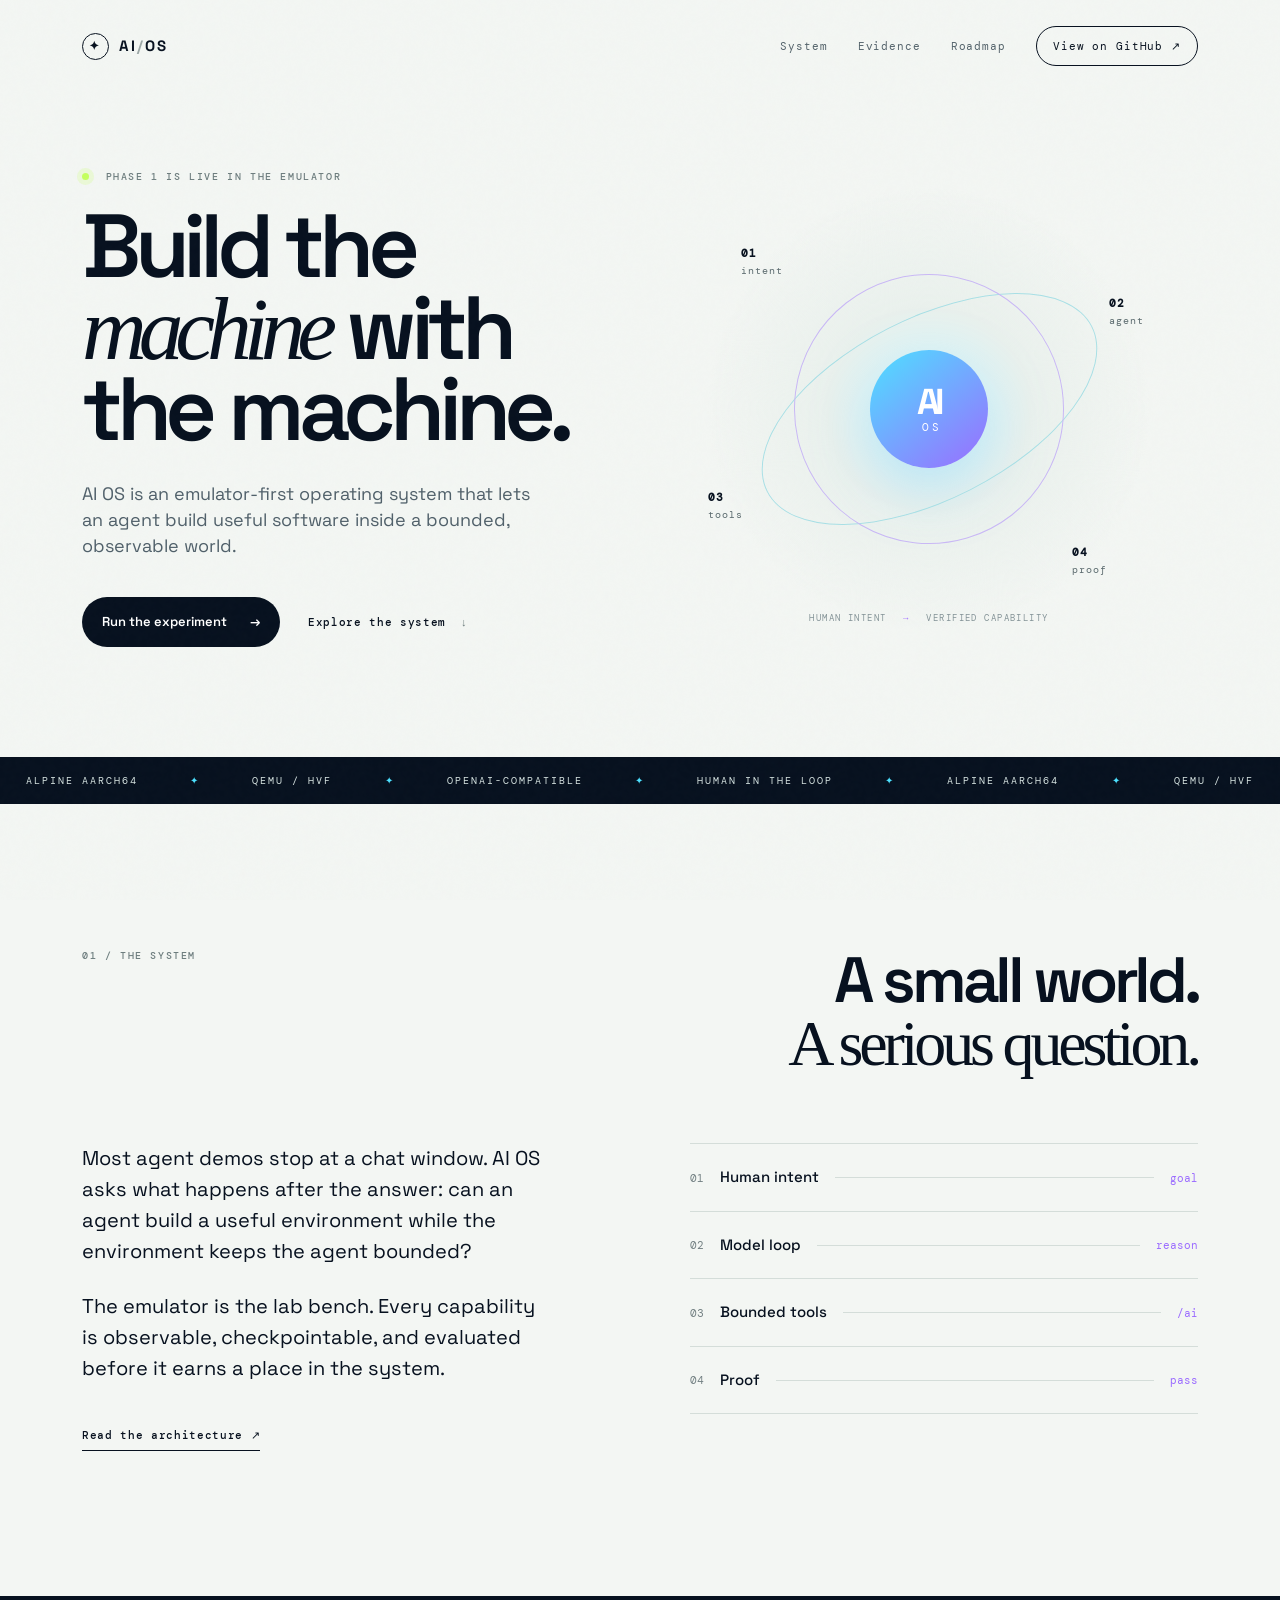
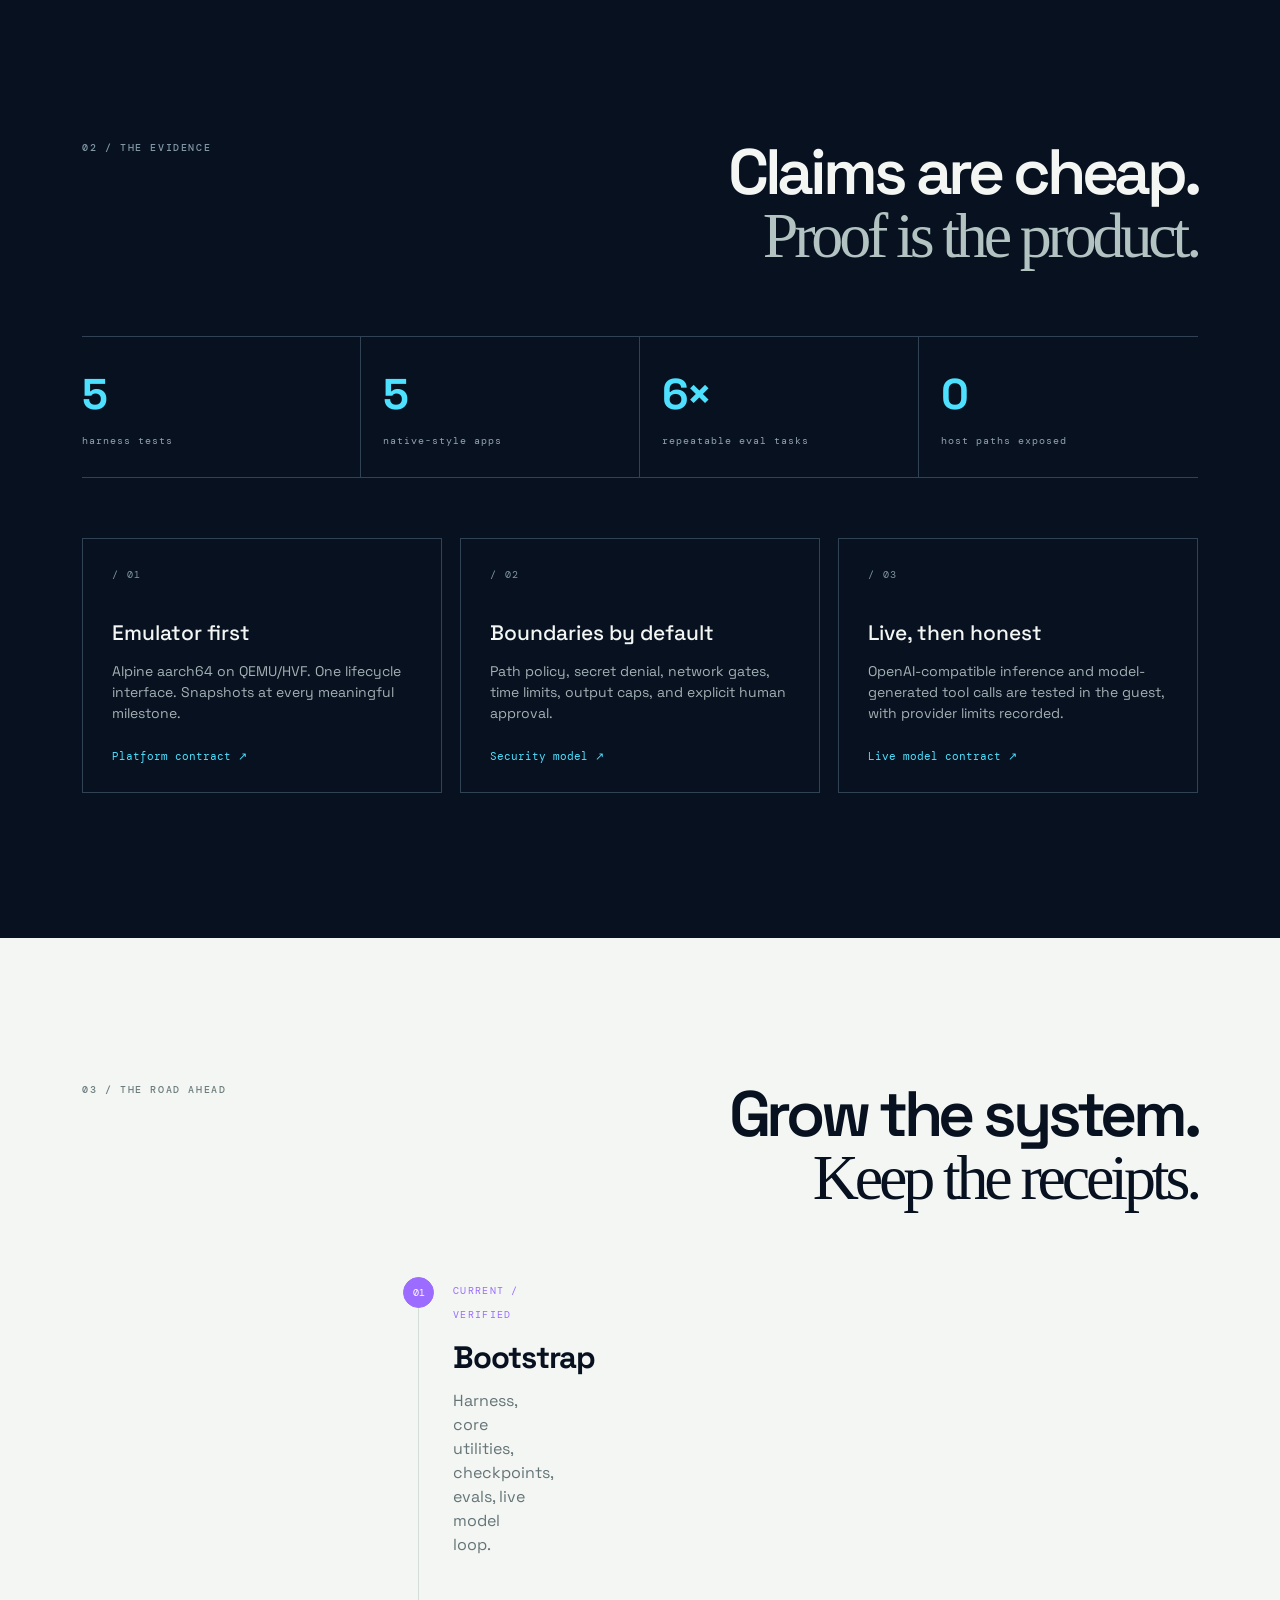
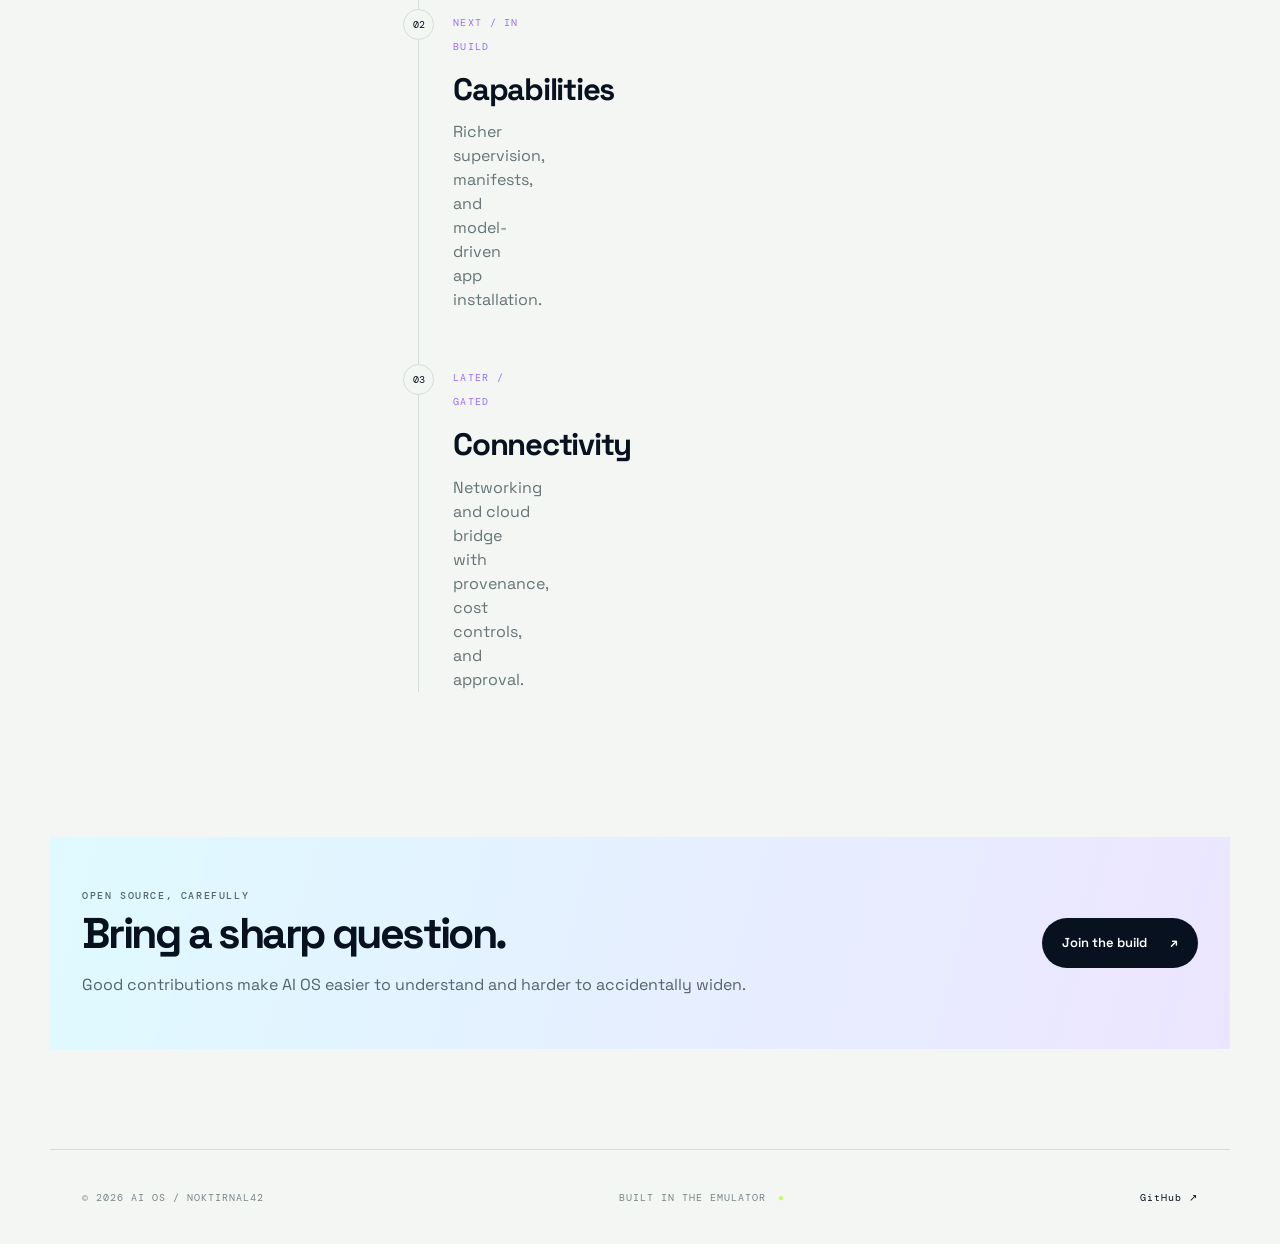
==== site/index.html @ 1b83b732 "feat: add AI OS marketing site" ====
<!doctype html>
<html lang="en">
<head>
  <meta charset="utf-8">
  <meta name="viewport" content="width=device-width, initial-scale=1">
  <meta name="theme-color" content="#07111f">
  <meta name="description" content="AI OS is an emulator-first operating system that grows with its agent.">
  <meta property="og:title" content="AI OS — Build the machine with the machine">
  <meta property="og:description" content="A controlled experiment in machine-built software. Emulator-first, observable, checkpointable.">
  <meta property="og:image" content="assets/ai-os-mark.svg">
  <title>AI OS — Build the machine with the machine</title>
  <link rel="icon" href="assets/ai-os-mark.svg" type="image/svg+xml">
  <link rel="preconnect" href="https://fonts.googleapis.com">
  <link rel="preconnect" href="https://fonts.gstatic.com" crossorigin>
  <link href="https://fonts.googleapis.com/css2?family=DM+Mono:wght@400;500&family=Space+Grotesk:wght@400;500;600;700&display=swap" rel="stylesheet">
  <link rel="stylesheet" href="styles.css">
</head>
<body>
  <div class="noise"></div>
  <header class="nav shell">
    <a class="brand" href="#top" aria-label="AI OS home"><span class="brand-orbit">✦</span><span>AI<span class="muted">/</span>OS</span></a>
    <nav aria-label="Primary navigation">
      <a href="#system">System</a><a href="#evidence">Evidence</a><a href="#roadmap">Roadmap</a>
      <a class="nav-cta" href="https://github.com/noktirnal42/ai-os">View on GitHub <span>↗</span></a>
    </nav>
  </header>

  <main id="top">
    <section class="hero shell">
      <div class="hero-copy">
        <p class="eyebrow"><span class="pulse"></span> PHASE 1 IS LIVE IN THE EMULATOR</p>
        <h1>Build the<br><em>machine</em> with<br>the machine.</h1>
        <p class="lede">AI OS is an emulator-first operating system that lets an agent build useful software inside a bounded, observable world.</p>
        <div class="hero-actions"><a class="button primary" href="https://github.com/noktirnal42/ai-os#quickstart">Run the experiment <span>→</span></a><a class="text-link" href="#system">Explore the system <span>↓</span></a></div>
      </div>
      <div class="hero-visual" aria-label="AI OS system visualization">
        <div class="orbit orbit-a"></div><div class="orbit orbit-b"></div><div class="core"><span>AI</span><small>OS</small></div>
        <div class="node node-a"><b>01</b><span>intent</span></div><div class="node node-b"><b>02</b><span>agent</span></div><div class="node node-c"><b>03</b><span>tools</span></div><div class="node node-d"><b>04</b><span>proof</span></div>
        <div class="visual-caption">HUMAN INTENT <span>→</span> VERIFIED CAPABILITY</div>
      </div>
    </section>

    <section class="ticker"><div class="ticker-inner"><span>ALPINE AARCH64</span><i>✦</i><span>QEMU / HVF</span><i>✦</i><span>OPENAI-COMPATIBLE</span><i>✦</i><span>HUMAN IN THE LOOP</span><i>✦</i><span>ALPINE AARCH64</span><i>✦</i><span>QEMU / HVF</span></div></section>

    <section class="section shell" id="system">
      <div class="section-intro"><p class="eyebrow">01 / THE SYSTEM</p><h2>A small world.<br><span>A serious question.</span></h2></div>
      <div class="system-grid"><div class="manifesto"><p>Most agent demos stop at a chat window. AI OS asks what happens after the answer: can an agent build a useful environment while the environment keeps the agent bounded?</p><p>The emulator is the lab bench. Every capability is observable, checkpointable, and evaluated before it earns a place in the system.</p><a class="arrow-link" href="https://github.com/noktirnal42/ai-os/blob/main/docs/03-ARCHITECTURE.md">Read the architecture <span>↗</span></a></div>
        <div class="flow"><div class="flow-row"><span class="flow-num">01</span><strong>Human intent</strong><span class="flow-line"></span><code>goal</code></div><div class="flow-row"><span class="flow-num">02</span><strong>Model loop</strong><span class="flow-line"></span><code>reason</code></div><div class="flow-row"><span class="flow-num">03</span><strong>Bounded tools</strong><span class="flow-line"></span><code>/ai</code></div><div class="flow-row"><span class="flow-num">04</span><strong>Proof</strong><span class="flow-line"></span><code>pass</code></div></div>
      </div>
    </section>

    <section class="section dark-section" id="evidence"><div class="shell"><div class="section-intro"><p class="eyebrow">02 / THE EVIDENCE</p><h2>Claims are cheap.<br><span>Proof is the product.</span></h2></div>
      <div class="stats"><div class="stat"><strong>5</strong><span>harness tests</span></div><div class="stat"><strong>5</strong><span>native-style apps</span></div><div class="stat"><strong>6×</strong><span>repeatable eval tasks</span></div><div class="stat"><strong>0</strong><span>host paths exposed</span></div></div>
      <div class="evidence-grid"><article><span class="card-index">/ 01</span><h3>Emulator first</h3><p>Alpine aarch64 on QEMU/HVF. One lifecycle interface. Snapshots at every meaningful milestone.</p><a href="https://github.com/noktirnal42/ai-os/blob/main/docs/13-EMULATION-PLATFORM.md">Platform contract ↗</a></article><article><span class="card-index">/ 02</span><h3>Boundaries by default</h3><p>Path policy, secret denial, network gates, time limits, output caps, and explicit human approval.</p><a href="https://github.com/noktirnal42/ai-os/blob/main/docs/09-SECURITY-MODEL.md">Security model ↗</a></article><article><span class="card-index">/ 03</span><h3>Live, then honest</h3><p>OpenAI-compatible inference and model-generated tool calls are tested in the guest, with provider limits recorded.</p><a href="https://github.com/noktirnal42/ai-os/blob/main/docs/14-LIVE-MODEL.md">Live model contract ↗</a></article></div>
    </div></section>

    <section class="section shell" id="roadmap"><div class="section-intro"><p class="eyebrow">03 / THE ROAD AHEAD</p><h2>Grow the system.<br><span>Keep the receipts.</span></h2></div><div class="roadmap"><div class="road active"><div class="road-marker">01</div><div><span class="road-status">CURRENT / VERIFIED</span><h3>Bootstrap</h3><p>Harness, core utilities, checkpoints, evals, live model loop.</p></div></div><div class="road"><div class="road-marker">02</div><div><span class="road-status">NEXT / IN BUILD</span><h3>Capabilities</h3><p>Richer supervision, manifests, and model-driven app installation.</p></div></div><div class="road"><div class="road-marker">03</div><div><span class="road-status">LATER / GATED</span><h3>Connectivity</h3><p>Networking and cloud bridge with provenance, cost controls, and approval.</p></div></div></div></section>

    <section class="join shell"><div><p class="eyebrow">OPEN SOURCE, CAREFULLY</p><h2>Bring a sharp question.</h2><p>Good contributions make AI OS easier to understand and harder to accidentally widen.</p></div><a class="button primary" href="https://github.com/noktirnal42/ai-os/blob/main/CONTRIBUTING.md">Join the build <span>↗</span></a></section>
  </main>
  <footer class="footer shell"><span>© 2026 AI OS / NOKTIRNAL42</span><span>BUILT IN THE EMULATOR <span class="footer-dot">●</span></span><a href="https://github.com/noktirnal42/ai-os">GitHub ↗</a></footer>
  <script src="script.js"></script>
</body>
</html>
---- site/styles.css ----
:root{--ink:#07111f;--paper:#f3f6f3;--muted:#81909d;--line:#d4ddd9;--cyan:#4de1ff;--violet:#9b6cff;--lime:#c4ff5e;--serif:Georgia,serif;--sans:'Space Grotesk',sans-serif;--mono:'DM Mono',monospace}*{box-sizing:border-box}html{scroll-behavior:smooth}body{margin:0;background:var(--paper);color:var(--ink);font-family:var(--sans);line-height:1.5}.noise{position:fixed;inset:0;pointer-events:none;opacity:.035;background-image:url("data:image/svg+xml,%3Csvg viewBox='0 0 180 180' xmlns='http://www.w3.org/2000/svg'%3E%3Cfilter id='n'%3E%3CfeTurbulence type='fractalNoise' baseFrequency='.8' numOctaves='3' stitchTiles='stitch'/%3E%3C/filter%3E%3Crect width='100%25' height='100%25' filter='url(%23n)' opacity='.5'/%3E%3C/svg%3E")}a{color:inherit;text-decoration:none}.shell{max-width:1180px;margin:auto;padding-left:32px;padding-right:32px}.nav{height:92px;display:flex;align-items:center;justify-content:space-between}.brand{font-weight:700;letter-spacing:.14em;font-size:15px;display:flex;align-items:center;gap:10px}.brand-orbit{display:grid;place-items:center;width:27px;height:27px;border:1px solid var(--ink);border-radius:50%;font-size:12px}.muted{color:#9da8a7}.nav nav{display:flex;align-items:center;gap:30px;font-family:var(--mono);font-size:11px;letter-spacing:.08em}.nav nav>a:not(.nav-cta){color:#54636b}.nav nav>a:not(.nav-cta):hover{color:var(--ink)}.nav-cta{border:1px solid var(--ink);border-radius:50px;padding:11px 16px}.hero{min-height:665px;display:grid;grid-template-columns:1fr 1fr;align-items:center;gap:40px;padding-top:46px;padding-bottom:78px}.eyebrow{font:500 10px var(--mono);letter-spacing:.16em;color:#6d7d7e;margin:0 0 23px}.pulse{display:inline-block;width:7px;height:7px;border-radius:50%;background:var(--lime);box-shadow:0 0 0 5px #c4ff5e33;margin-right:9px}.hero h1{font-size:clamp(58px,7vw,100px);line-height:.91;letter-spacing:-.07em;margin:0 0 30px;font-weight:600}.hero h1 em{font-family:var(--serif);font-weight:400;letter-spacing:-.09em}.lede{font-size:18px;line-height:1.45;max-width:460px;color:#50606a}.hero-actions{display:flex;align-items:center;gap:28px;margin-top:38px}.button{display:inline-flex;align-items:center;gap:23px;border-radius:40px;padding:15px 20px;font-size:13px;font-weight:600}.button.primary{background:var(--ink);color:white}.button.primary:hover{background:#1a2b40;transform:translateY(-2px)}.text-link,.arrow-link{font:500 11px var(--mono);letter-spacing:.06em}.text-link span{color:#6d7d7e;margin-left:7px}.hero-visual{height:450px;position:relative;display:grid;place-items:center;background:radial-gradient(circle at center,#d6faff 0,#e9f0ec 29%,transparent 63%)}.orbit{position:absolute;border:1px solid #a8dfe5;border-radius:50%;transform:rotate(-27deg)}.orbit-a{width:365px;height:182px}.orbit-b{width:270px;height:270px;border-color:#c9b8f5;transform:rotate(52deg)}.core{width:118px;height:118px;border-radius:50%;display:grid;place-content:center;text-align:center;color:white;background:linear-gradient(140deg,var(--cyan),var(--violet));box-shadow:0 20px 60px #7bcaf466}.core span{font-size:36px;font-weight:700;letter-spacing:-.12em;line-height:1}.core small{font:11px var(--mono);letter-spacing:.3em;margin-left:6px}.node{position:absolute;font:10px var(--mono);letter-spacing:.1em;color:#5b6a6e;display:grid;gap:4px}.node b{font-size:11px;color:var(--ink)}.node-a{top:62px;left:15%}.node-b{top:25%;right:10%}.node-c{bottom:25%;left:9%}.node-d{bottom:58px;right:17%}.visual-caption{position:absolute;bottom:10px;font:9px var(--mono);letter-spacing:.16em;color:#849397}.visual-caption span{color:var(--violet);margin:0 10px}.ticker{background:var(--ink);color:#d7e4e2;overflow:hidden;font:10px var(--mono);letter-spacing:.2em}.ticker-inner{display:flex;justify-content:space-around;min-width:900px;padding:17px 0}.ticker i{font-style:normal;color:var(--cyan)}.section{padding-top:145px;padding-bottom:145px}.section-intro{display:flex;justify-content:space-between;align-items:flex-start;margin-bottom:68px}.section-intro h2{font-size:clamp(42px,5vw,68px);line-height:.98;letter-spacing:-.065em;margin:0;text-align:right;font-weight:600}.section-intro h2 span{font-family:var(--serif);font-weight:400}.system-grid{display:grid;grid-template-columns:1fr 1fr;gap:100px}.manifesto{font-size:20px;line-height:1.55;max-width:460px}.manifesto p{margin:0 0 24px}.arrow-link{display:inline-block;margin-top:20px;border-bottom:1px solid var(--ink);padding-bottom:8px}.flow{border-top:1px solid var(--line)}.flow-row{display:flex;align-items:center;gap:16px;border-bottom:1px solid var(--line);padding:22px 0;font-size:15px}.flow-num,.flow-row code{font:11px var(--mono);color:#738083}.flow-row strong{font-weight:500;white-space:nowrap}.flow-line{height:1px;background:var(--line);flex:1}.flow-row code{color:var(--violet)}.dark-section{background:var(--ink);color:var(--paper)}.dark-section .eyebrow{color:#8297a5}.dark-section .section-intro h2 span{color:#b2c3c2}.stats{display:grid;grid-template-columns:repeat(4,1fr);border-top:1px solid #314255;border-bottom:1px solid #314255;margin-bottom:60px}.stat{padding:26px 0;border-right:1px solid #314255;padding-left:22px}.stat:first-child{padding-left:0}.stat:last-child{border:0}.stat strong{display:block;font-size:43px;letter-spacing:-.06em;color:var(--cyan)}.stat span{font:10px var(--mono);letter-spacing:.1em;color:#93a3ad}.evidence-grid{display:grid;grid-template-columns:repeat(3,1fr);gap:18px}.evidence-grid article{border:1px solid #314255;padding:29px;min-height:240px;display:flex;flex-direction:column}.card-index,.road-status{font:10px var(--mono);letter-spacing:.13em;color:#8196a2}.evidence-grid h3{font-size:21px;font-weight:500;margin:36px 0 12px}.evidence-grid p{color:#a3b0b4;font-size:14px;margin:0 0 25px}.evidence-grid a{margin-top:auto;color:var(--cyan);font:11px var(--mono)}.roadmap{max-width:780px;margin-left:auto;border-left:1px solid var(--line)}.road{display:grid;grid-template-columns:80px 1fr;gap:25px;padding:0 0 52px 34px;position:relative}.road:last-child{padding-bottom:0}.road-marker{position:absolute;left:-16px;top:0;background:var(--paper);border:1px solid var(--line);width:31px;height:31px;border-radius:50%;display:grid;place-items:center;font:10px var(--mono)}.road.active .road-marker{background:var(--violet);border-color:var(--violet);color:white}.road h3{font-size:31px;letter-spacing:-.04em;margin:9px 0 8px}.road p{color:#657477;margin:0;max-width:430px}.road-status{color:#9b6cff}.join{margin-bottom:100px;padding-top:52px;padding-bottom:52px;background:linear-gradient(105deg,#dffaff,#ece5ff);display:flex;align-items:center;justify-content:space-between;gap:25px}.join h2{font-size:43px;letter-spacing:-.06em;margin:0 0 7px}.join p{margin:0;color:#53656a}.footer{border-top:1px solid var(--line);height:95px;display:flex;align-items:center;justify-content:space-between;font:10px var(--mono);letter-spacing:.1em;color:#78868a}.footer a{color:var(--ink)}.footer-dot{color:var(--lime);margin-left:5px}@media(max-width:760px){.shell{padding-left:21px;padding-right:21px}.nav{height:75px}.nav nav>a:not(.nav-cta){display:none}.nav nav{gap:0}.hero{display:block;padding-top:70px;min-height:0}.hero h1{font-size:62px}.hero-visual{height:360px;margin-top:35px}.orbit-a{width:280px;height:140px}.orbit-b{width:210px;height:210px}.section{padding-top:90px;padding-bottom:90px}.section-intro{display:block;margin-bottom:45px}.section-intro h2{text-align:left;margin-top:20px}.system-grid{grid-template-columns:1fr;gap:55px}.stats{grid-template-columns:1fr 1fr}.stat:nth-child(2){border-right:0}.stat:nth-child(-n+2){border-bottom:1px solid #314255}.evidence-grid{grid-template-columns:1fr}.join{display:block;margin-left:21px;margin-right:21px}.join .button{margin-top:25px}.footer{height:auto;padding-top:28px;padding-bottom:28px;display:grid;gap:14px}.footer span:nth-child(2){display:none}}
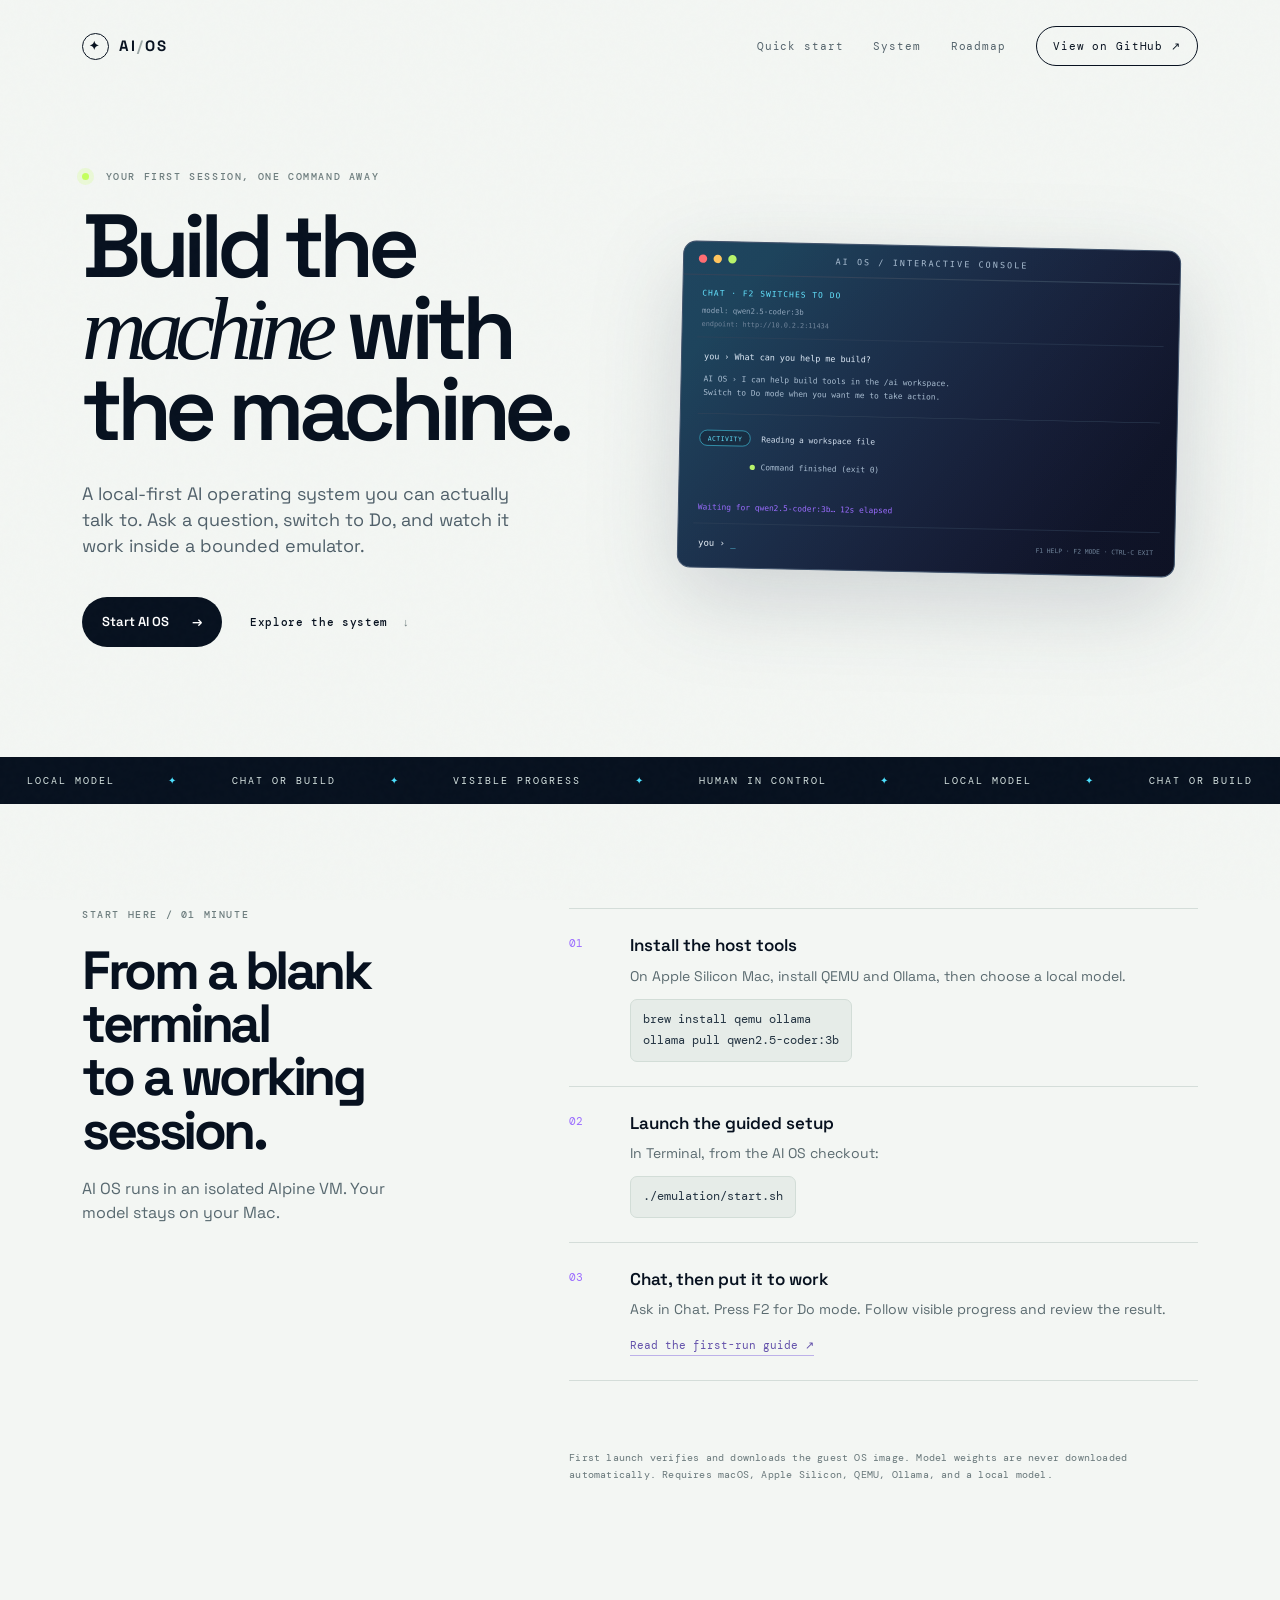
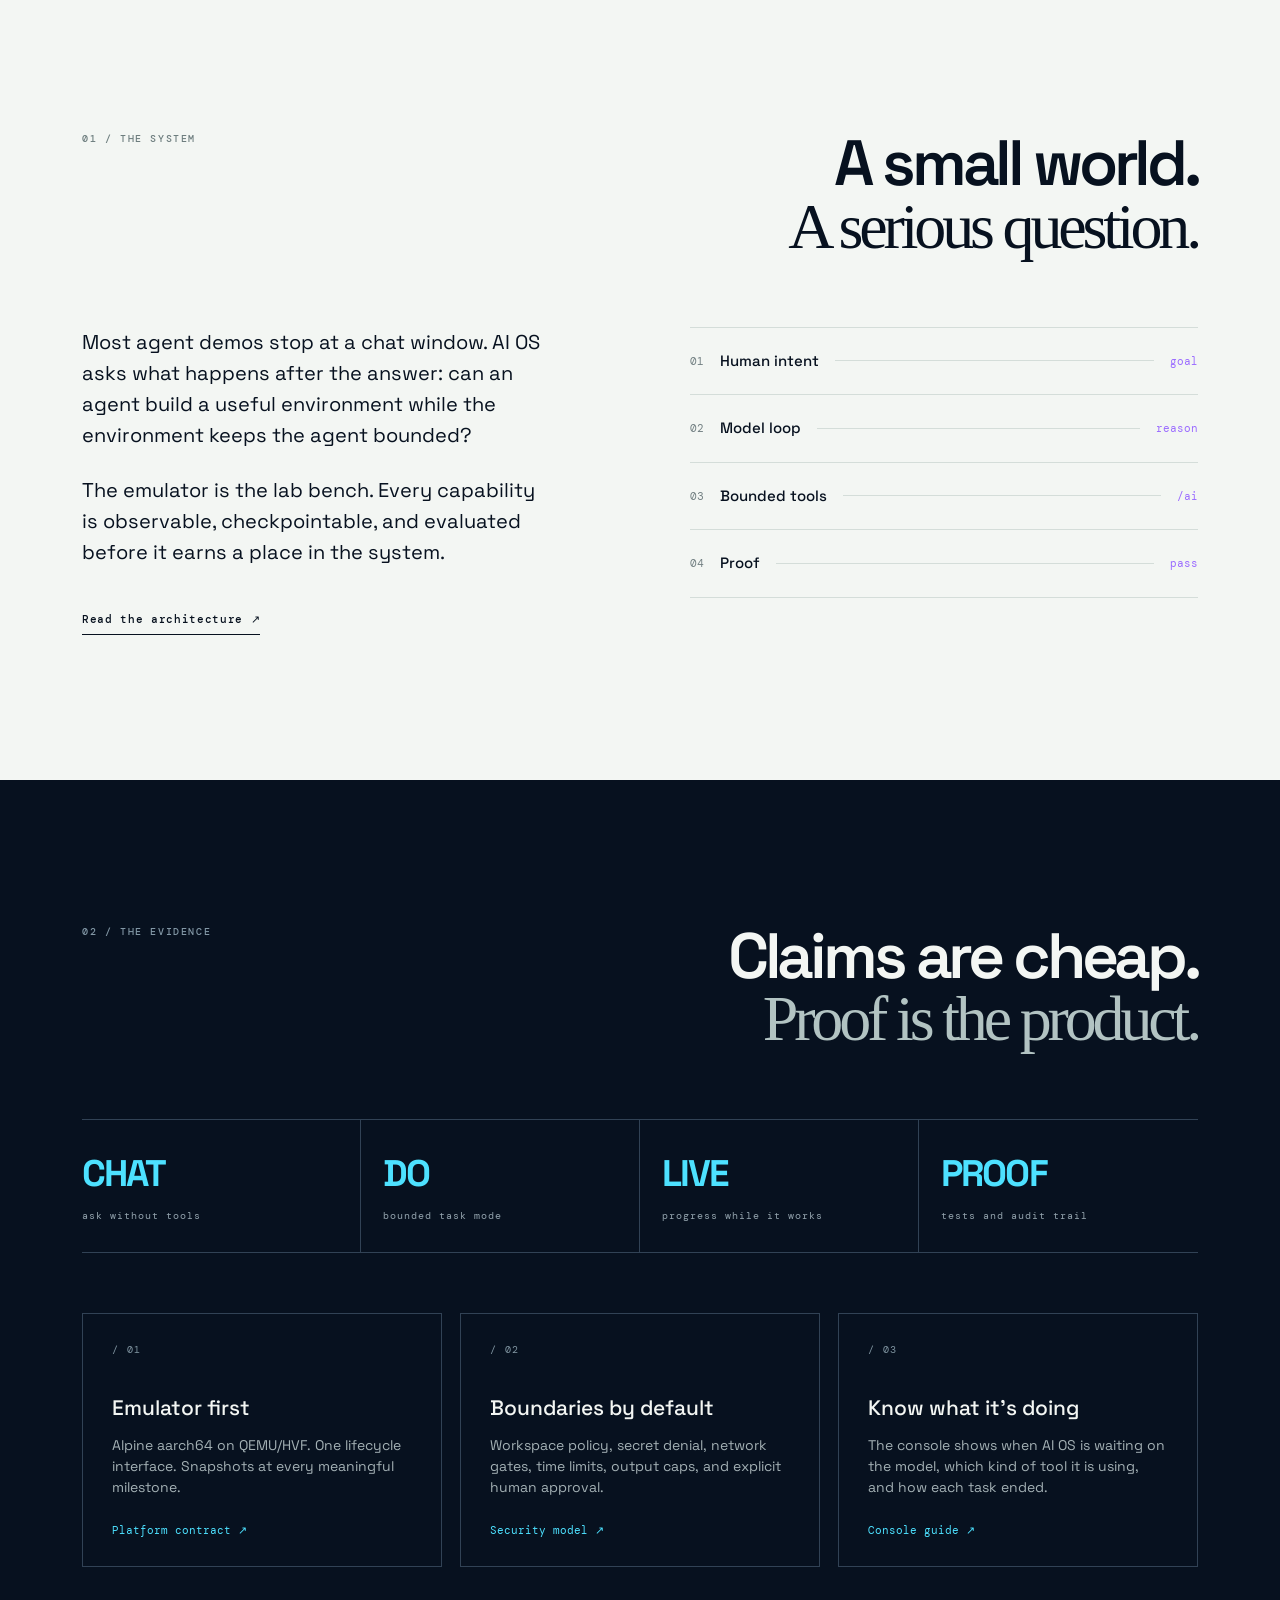
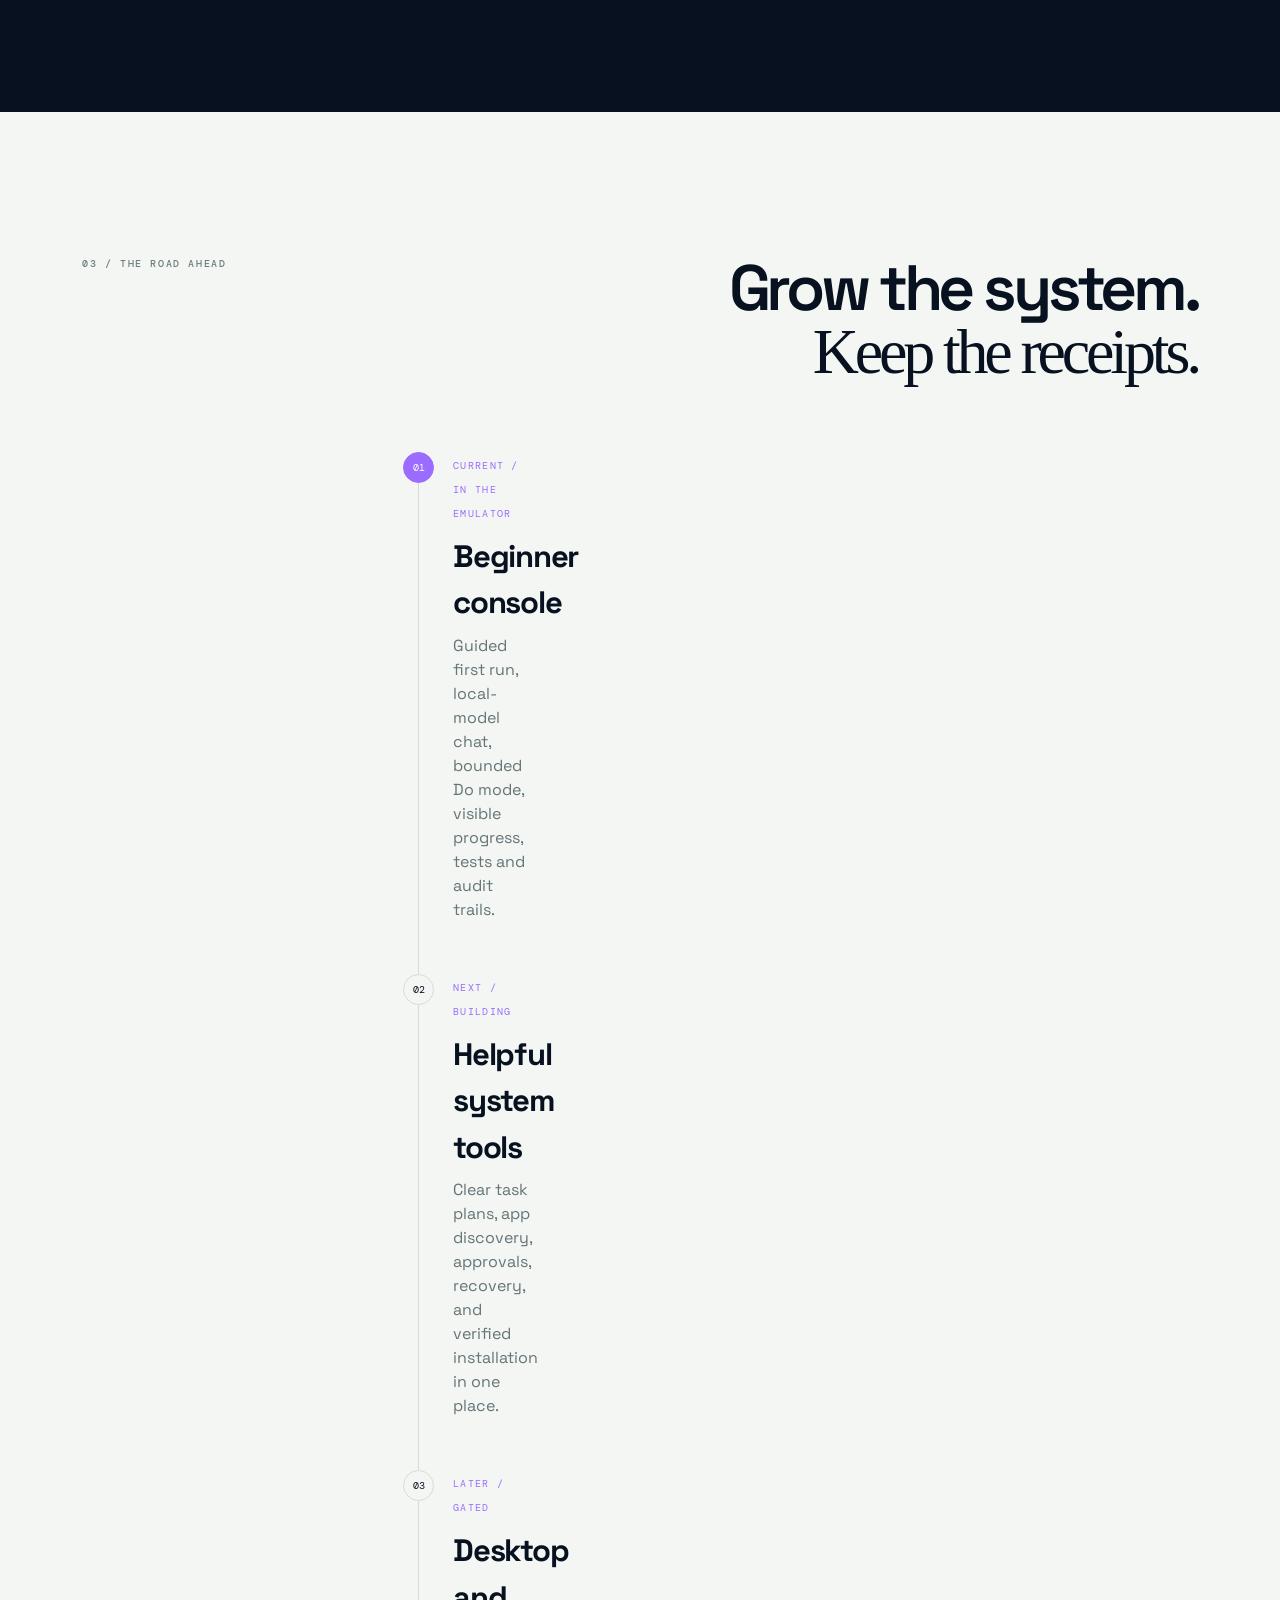
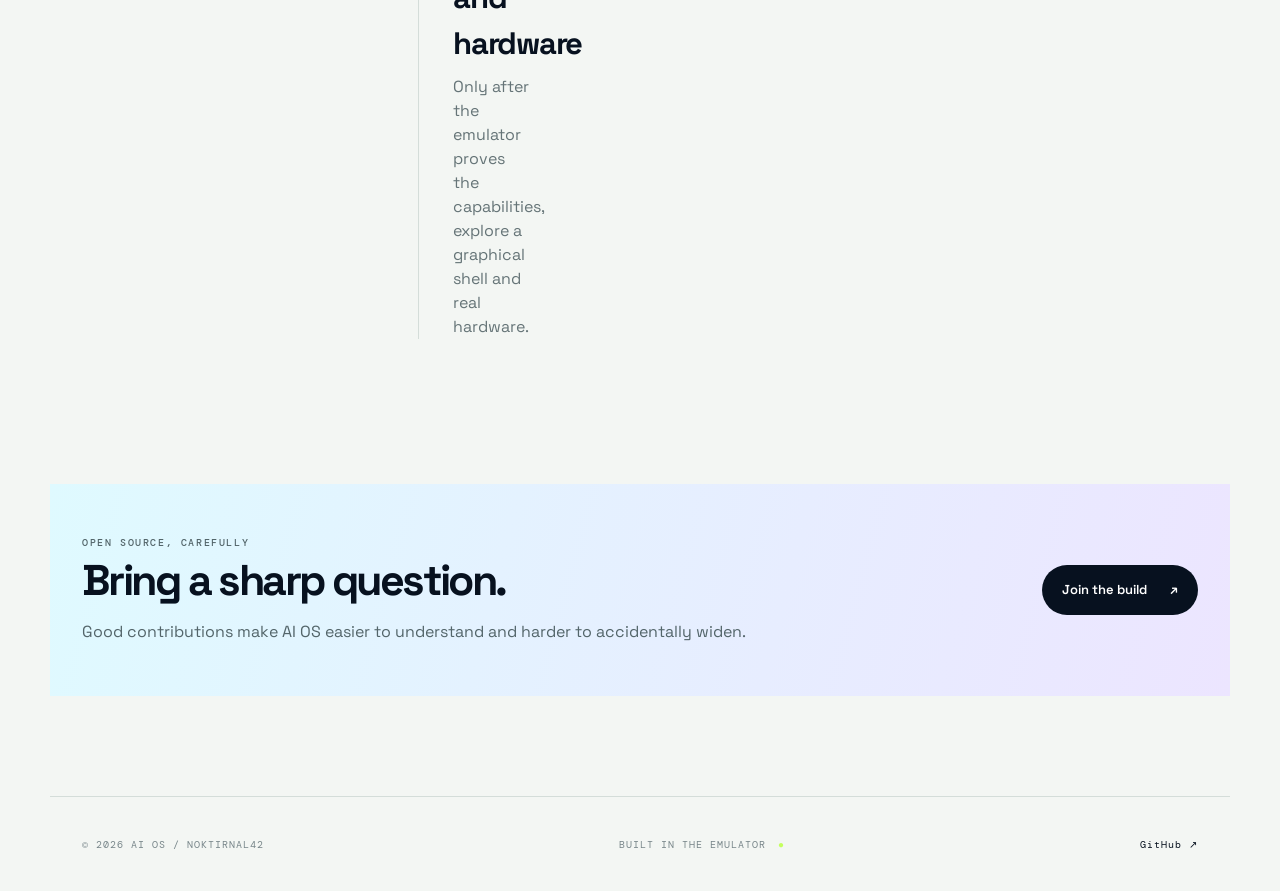
==== commit 4628082c: "Add beginner-friendly AI OS first-run console" ====
--- a/site/index.html
+++ b/site/index.html
@@ -4,7 +4,7 @@
   <meta charset="utf-8">
   <meta name="viewport" content="width=device-width, initial-scale=1">
   <meta name="theme-color" content="#07111f">
-  <meta name="description" content="AI OS is an emulator-first operating system that grows with its agent.">
+  <meta name="description" content="Start AI OS in one command. Chat with a local model or switch to Do mode and watch bounded tasks build inside an emulator.">
   <meta property="og:title" content="AI OS — Build the machine with the machine">
   <meta property="og:description" content="A controlled experiment in machine-built software. Emulator-first, observable, checkpointable.">
   <meta property="og:image" content="assets/ai-os-mark.svg">
@@ -20,7 +20,7 @@
   <header class="nav shell">
     <a class="brand" href="#top" aria-label="AI OS home"><span class="brand-orbit">✦</span><span>AI<span class="muted">/</span>OS</span></a>
     <nav aria-label="Primary navigation">
-      <a href="#system">System</a><a href="#evidence">Evidence</a><a href="#roadmap">Roadmap</a>
+      <a href="#start">Quick start</a><a href="#system">System</a><a href="#roadmap">Roadmap</a>
       <a class="nav-cta" href="https://github.com/noktirnal42/ai-os">View on GitHub <span>↗</span></a>
     </nav>
   </header>
@@ -28,19 +28,25 @@
   <main id="top">
     <section class="hero shell">
       <div class="hero-copy">
-        <p class="eyebrow"><span class="pulse"></span> PHASE 1 IS LIVE IN THE EMULATOR</p>
+        <p class="eyebrow"><span class="pulse"></span> YOUR FIRST SESSION, ONE COMMAND AWAY</p>
         <h1>Build the<br><em>machine</em> with<br>the machine.</h1>
-        <p class="lede">AI OS is an emulator-first operating system that lets an agent build useful software inside a bounded, observable world.</p>
-        <div class="hero-actions"><a class="button primary" href="https://github.com/noktirnal42/ai-os#quickstart">Run the experiment <span>→</span></a><a class="text-link" href="#system">Explore the system <span>↓</span></a></div>
+        <p class="lede">A local-first AI operating system you can actually talk to. Ask a question, switch to Do, and watch it work inside a bounded emulator.</p>
+        <div class="hero-actions"><a class="button primary" href="#start">Start AI OS <span>→</span></a><a class="text-link" href="#system">Explore the system <span>↓</span></a></div>
       </div>
-      <div class="hero-visual" aria-label="AI OS system visualization">
-        <div class="orbit orbit-a"></div><div class="orbit orbit-b"></div><div class="core"><span>AI</span><small>OS</small></div>
-        <div class="node node-a"><b>01</b><span>intent</span></div><div class="node node-b"><b>02</b><span>agent</span></div><div class="node node-c"><b>03</b><span>tools</span></div><div class="node node-d"><b>04</b><span>proof</span></div>
-        <div class="visual-caption">HUMAN INTENT <span>→</span> VERIFIED CAPABILITY</div>
-      </div>
+      <div class="hero-visual console-visual"><img src="assets/console-preview.svg" alt="Illustration of the AI OS terminal console showing Chat and Do modes, tool progress, and a local model status"></div>
     </section>
 
-    <section class="ticker"><div class="ticker-inner"><span>ALPINE AARCH64</span><i>✦</i><span>QEMU / HVF</span><i>✦</i><span>OPENAI-COMPATIBLE</span><i>✦</i><span>HUMAN IN THE LOOP</span><i>✦</i><span>ALPINE AARCH64</span><i>✦</i><span>QEMU / HVF</span></div></section>
+    <section class="ticker"><div class="ticker-inner"><span>LOCAL MODEL</span><i>✦</i><span>CHAT OR BUILD</span><i>✦</i><span>VISIBLE PROGRESS</span><i>✦</i><span>HUMAN IN CONTROL</span><i>✦</i><span>LOCAL MODEL</span><i>✦</i><span>CHAT OR BUILD</span></div></section>
+
+    <section class="quickstart shell" id="start">
+      <div class="quickstart-heading"><p class="eyebrow">START HERE / 01 MINUTE</p><h2>From a blank terminal<br>to a working session.</h2><p>AI OS runs in an isolated Alpine VM. Your model stays on your Mac.</p></div>
+      <div class="quickstart-steps">
+        <div class="quickstep"><span>01</span><div><strong>Install the host tools</strong><p>On Apple Silicon Mac, install QEMU and Ollama, then choose a local model.</p><code>brew install qemu ollama<br>ollama pull qwen2.5-coder:3b</code></div></div>
+        <div class="quickstep"><span>02</span><div><strong>Launch the guided setup</strong><p>In Terminal, from the AI OS checkout:</p><code>./emulation/start.sh</code></div></div>
+        <div class="quickstep"><span>03</span><div><strong>Chat, then put it to work</strong><p>Ask in Chat. Press F2 for Do mode. Follow visible progress and review the result.</p><a href="https://github.com/noktirnal42/ai-os/blob/main/docs/15-FIRST-RUN-AND-TUI.md">Read the first-run guide ↗</a></div></div>
+      </div>
+      <p class="quickstart-note">First launch verifies and downloads the guest OS image. Model weights are never downloaded automatically. Requires macOS, Apple Silicon, QEMU, Ollama, and a local model.</p>
+    </section>
 
     <section class="section shell" id="system">
       <div class="section-intro"><p class="eyebrow">01 / THE SYSTEM</p><h2>A small world.<br><span>A serious question.</span></h2></div>
@@ -50,11 +56,11 @@
     </section>
 
     <section class="section dark-section" id="evidence"><div class="shell"><div class="section-intro"><p class="eyebrow">02 / THE EVIDENCE</p><h2>Claims are cheap.<br><span>Proof is the product.</span></h2></div>
-      <div class="stats"><div class="stat"><strong>5</strong><span>harness tests</span></div><div class="stat"><strong>5</strong><span>native-style apps</span></div><div class="stat"><strong>6×</strong><span>repeatable eval tasks</span></div><div class="stat"><strong>0</strong><span>host paths exposed</span></div></div>
-      <div class="evidence-grid"><article><span class="card-index">/ 01</span><h3>Emulator first</h3><p>Alpine aarch64 on QEMU/HVF. One lifecycle interface. Snapshots at every meaningful milestone.</p><a href="https://github.com/noktirnal42/ai-os/blob/main/docs/13-EMULATION-PLATFORM.md">Platform contract ↗</a></article><article><span class="card-index">/ 02</span><h3>Boundaries by default</h3><p>Path policy, secret denial, network gates, time limits, output caps, and explicit human approval.</p><a href="https://github.com/noktirnal42/ai-os/blob/main/docs/09-SECURITY-MODEL.md">Security model ↗</a></article><article><span class="card-index">/ 03</span><h3>Live, then honest</h3><p>OpenAI-compatible inference and model-generated tool calls are tested in the guest, with provider limits recorded.</p><a href="https://github.com/noktirnal42/ai-os/blob/main/docs/14-LIVE-MODEL.md">Live model contract ↗</a></article></div>
+      <div class="stats"><div class="stat"><strong>CHAT</strong><span>ask without tools</span></div><div class="stat"><strong>DO</strong><span>bounded task mode</span></div><div class="stat"><strong>LIVE</strong><span>progress while it works</span></div><div class="stat"><strong>PROOF</strong><span>tests and audit trail</span></div></div>
+      <div class="evidence-grid"><article><span class="card-index">/ 01</span><h3>Emulator first</h3><p>Alpine aarch64 on QEMU/HVF. One lifecycle interface. Snapshots at every meaningful milestone.</p><a href="https://github.com/noktirnal42/ai-os/blob/main/docs/13-EMULATION-PLATFORM.md">Platform contract ↗</a></article><article><span class="card-index">/ 02</span><h3>Boundaries by default</h3><p>Workspace policy, secret denial, network gates, time limits, output caps, and explicit human approval.</p><a href="https://github.com/noktirnal42/ai-os/blob/main/docs/09-SECURITY-MODEL.md">Security model ↗</a></article><article><span class="card-index">/ 03</span><h3>Know what it’s doing</h3><p>The console shows when AI OS is waiting on the model, which kind of tool it is using, and how each task ended.</p><a href="https://github.com/noktirnal42/ai-os/blob/main/docs/15-FIRST-RUN-AND-TUI.md">Console guide ↗</a></article></div>
     </div></section>
 
-    <section class="section shell" id="roadmap"><div class="section-intro"><p class="eyebrow">03 / THE ROAD AHEAD</p><h2>Grow the system.<br><span>Keep the receipts.</span></h2></div><div class="roadmap"><div class="road active"><div class="road-marker">01</div><div><span class="road-status">CURRENT / VERIFIED</span><h3>Bootstrap</h3><p>Harness, core utilities, checkpoints, evals, live model loop.</p></div></div><div class="road"><div class="road-marker">02</div><div><span class="road-status">NEXT / IN BUILD</span><h3>Capabilities</h3><p>Richer supervision, manifests, and model-driven app installation.</p></div></div><div class="road"><div class="road-marker">03</div><div><span class="road-status">LATER / GATED</span><h3>Connectivity</h3><p>Networking and cloud bridge with provenance, cost controls, and approval.</p></div></div></div></section>
+    <section class="section shell" id="roadmap"><div class="section-intro"><p class="eyebrow">03 / THE ROAD AHEAD</p><h2>Grow the system.<br><span>Keep the receipts.</span></h2></div><div class="roadmap"><div class="road active"><div class="road-marker">01</div><div><span class="road-status">CURRENT / IN THE EMULATOR</span><h3>Beginner console</h3><p>Guided first run, local-model chat, bounded Do mode, visible progress, tests and audit trails.</p></div></div><div class="road"><div class="road-marker">02</div><div><span class="road-status">NEXT / BUILDING</span><h3>Helpful system tools</h3><p>Clear task plans, app discovery, approvals, recovery, and verified installation in one place.</p></div></div><div class="road"><div class="road-marker">03</div><div><span class="road-status">LATER / GATED</span><h3>Desktop and hardware</h3><p>Only after the emulator proves the capabilities, explore a graphical shell and real hardware.</p></div></div></div></section>
 
     <section class="join shell"><div><p class="eyebrow">OPEN SOURCE, CAREFULLY</p><h2>Bring a sharp question.</h2><p>Good contributions make AI OS easier to understand and harder to accidentally widen.</p></div><a class="button primary" href="https://github.com/noktirnal42/ai-os/blob/main/CONTRIBUTING.md">Join the build <span>↗</span></a></section>
   </main>
--- a/site/styles.css
+++ b/site/styles.css
@@ -1 +1,19 @@
 :root{--ink:#07111f;--paper:#f3f6f3;--muted:#81909d;--line:#d4ddd9;--cyan:#4de1ff;--violet:#9b6cff;--lime:#c4ff5e;--serif:Georgia,serif;--sans:'Space Grotesk',sans-serif;--mono:'DM Mono',monospace}*{box-sizing:border-box}html{scroll-behavior:smooth}body{margin:0;background:var(--paper);color:var(--ink);font-family:var(--sans);line-height:1.5}.noise{position:fixed;inset:0;pointer-events:none;opacity:.035;background-image:url("data:image/svg+xml,%3Csvg viewBox='0 0 180 180' xmlns='http://www.w3.org/2000/svg'%3E%3Cfilter id='n'%3E%3CfeTurbulence type='fractalNoise' baseFrequency='.8' numOctaves='3' stitchTiles='stitch'/%3E%3C/filter%3E%3Crect width='100%25' height='100%25' filter='url(%23n)' opacity='.5'/%3E%3C/svg%3E")}a{color:inherit;text-decoration:none}.shell{max-width:1180px;margin:auto;padding-left:32px;padding-right:32px}.nav{height:92px;display:flex;align-items:center;justify-content:space-between}.brand{font-weight:700;letter-spacing:.14em;font-size:15px;display:flex;align-items:center;gap:10px}.brand-orbit{display:grid;place-items:center;width:27px;height:27px;border:1px solid var(--ink);border-radius:50%;font-size:12px}.muted{color:#9da8a7}.nav nav{display:flex;align-items:center;gap:30px;font-family:var(--mono);font-size:11px;letter-spacing:.08em}.nav nav>a:not(.nav-cta){color:#54636b}.nav nav>a:not(.nav-cta):hover{color:var(--ink)}.nav-cta{border:1px solid var(--ink);border-radius:50px;padding:11px 16px}.hero{min-height:665px;display:grid;grid-template-columns:1fr 1fr;align-items:center;gap:40px;padding-top:46px;padding-bottom:78px}.eyebrow{font:500 10px var(--mono);letter-spacing:.16em;color:#6d7d7e;margin:0 0 23px}.pulse{display:inline-block;width:7px;height:7px;border-radius:50%;background:var(--lime);box-shadow:0 0 0 5px #c4ff5e33;margin-right:9px}.hero h1{font-size:clamp(58px,7vw,100px);line-height:.91;letter-spacing:-.07em;margin:0 0 30px;font-weight:600}.hero h1 em{font-family:var(--serif);font-weight:400;letter-spacing:-.09em}.lede{font-size:18px;line-height:1.45;max-width:460px;color:#50606a}.hero-actions{display:flex;align-items:center;gap:28px;margin-top:38px}.button{display:inline-flex;align-items:center;gap:23px;border-radius:40px;padding:15px 20px;font-size:13px;font-weight:600}.button.primary{background:var(--ink);color:white}.button.primary:hover{background:#1a2b40;transform:translateY(-2px)}.text-link,.arrow-link{font:500 11px var(--mono);letter-spacing:.06em}.text-link span{color:#6d7d7e;margin-left:7px}.hero-visual{height:450px;position:relative;display:grid;place-items:center;background:radial-gradient(circle at center,#d6faff 0,#e9f0ec 29%,transparent 63%)}.orbit{position:absolute;border:1px solid #a8dfe5;border-radius:50%;transform:rotate(-27deg)}.orbit-a{width:365px;height:182px}.orbit-b{width:270px;height:270px;border-color:#c9b8f5;transform:rotate(52deg)}.core{width:118px;height:118px;border-radius:50%;display:grid;place-content:center;text-align:center;color:white;background:linear-gradient(140deg,var(--cyan),var(--violet));box-shadow:0 20px 60px #7bcaf466}.core span{font-size:36px;font-weight:700;letter-spacing:-.12em;line-height:1}.core small{font:11px var(--mono);letter-spacing:.3em;margin-left:6px}.node{position:absolute;font:10px var(--mono);letter-spacing:.1em;color:#5b6a6e;display:grid;gap:4px}.node b{font-size:11px;color:var(--ink)}.node-a{top:62px;left:15%}.node-b{top:25%;right:10%}.node-c{bottom:25%;left:9%}.node-d{bottom:58px;right:17%}.visual-caption{position:absolute;bottom:10px;font:9px var(--mono);letter-spacing:.16em;color:#849397}.visual-caption span{color:var(--violet);margin:0 10px}.ticker{background:var(--ink);color:#d7e4e2;overflow:hidden;font:10px var(--mono);letter-spacing:.2em}.ticker-inner{display:flex;justify-content:space-around;min-width:900px;padding:17px 0}.ticker i{font-style:normal;color:var(--cyan)}.section{padding-top:145px;padding-bottom:145px}.section-intro{display:flex;justify-content:space-between;align-items:flex-start;margin-bottom:68px}.section-intro h2{font-size:clamp(42px,5vw,68px);line-height:.98;letter-spacing:-.065em;margin:0;text-align:right;font-weight:600}.section-intro h2 span{font-family:var(--serif);font-weight:400}.system-grid{display:grid;grid-template-columns:1fr 1fr;gap:100px}.manifesto{font-size:20px;line-height:1.55;max-width:460px}.manifesto p{margin:0 0 24px}.arrow-link{display:inline-block;margin-top:20px;border-bottom:1px solid var(--ink);padding-bottom:8px}.flow{border-top:1px solid var(--line)}.flow-row{display:flex;align-items:center;gap:16px;border-bottom:1px solid var(--line);padding:22px 0;font-size:15px}.flow-num,.flow-row code{font:11px var(--mono);color:#738083}.flow-row strong{font-weight:500;white-space:nowrap}.flow-line{height:1px;background:var(--line);flex:1}.flow-row code{color:var(--violet)}.dark-section{background:var(--ink);color:var(--paper)}.dark-section .eyebrow{color:#8297a5}.dark-section .section-intro h2 span{color:#b2c3c2}.stats{display:grid;grid-template-columns:repeat(4,1fr);border-top:1px solid #314255;border-bottom:1px solid #314255;margin-bottom:60px}.stat{padding:26px 0;border-right:1px solid #314255;padding-left:22px}.stat:first-child{padding-left:0}.stat:last-child{border:0}.stat strong{display:block;font-size:43px;letter-spacing:-.06em;color:var(--cyan)}.stat span{font:10px var(--mono);letter-spacing:.1em;color:#93a3ad}.evidence-grid{display:grid;grid-template-columns:repeat(3,1fr);gap:18px}.evidence-grid article{border:1px solid #314255;padding:29px;min-height:240px;display:flex;flex-direction:column}.card-index,.road-status{font:10px var(--mono);letter-spacing:.13em;color:#8196a2}.evidence-grid h3{font-size:21px;font-weight:500;margin:36px 0 12px}.evidence-grid p{color:#a3b0b4;font-size:14px;margin:0 0 25px}.evidence-grid a{margin-top:auto;color:var(--cyan);font:11px var(--mono)}.roadmap{max-width:780px;margin-left:auto;border-left:1px solid var(--line)}.road{display:grid;grid-template-columns:80px 1fr;gap:25px;padding:0 0 52px 34px;position:relative}.road:last-child{padding-bottom:0}.road-marker{position:absolute;left:-16px;top:0;background:var(--paper);border:1px solid var(--line);width:31px;height:31px;border-radius:50%;display:grid;place-items:center;font:10px var(--mono)}.road.active .road-marker{background:var(--violet);border-color:var(--violet);color:white}.road h3{font-size:31px;letter-spacing:-.04em;margin:9px 0 8px}.road p{color:#657477;margin:0;max-width:430px}.road-status{color:#9b6cff}.join{margin-bottom:100px;padding-top:52px;padding-bottom:52px;background:linear-gradient(105deg,#dffaff,#ece5ff);display:flex;align-items:center;justify-content:space-between;gap:25px}.join h2{font-size:43px;letter-spacing:-.06em;margin:0 0 7px}.join p{margin:0;color:#53656a}.footer{border-top:1px solid var(--line);height:95px;display:flex;align-items:center;justify-content:space-between;font:10px var(--mono);letter-spacing:.1em;color:#78868a}.footer a{color:var(--ink)}.footer-dot{color:var(--lime);margin-left:5px}@media(max-width:760px){.shell{padding-left:21px;padding-right:21px}.nav{height:75px}.nav nav>a:not(.nav-cta){display:none}.nav nav{gap:0}.hero{display:block;padding-top:70px;min-height:0}.hero h1{font-size:62px}.hero-visual{height:360px;margin-top:35px}.orbit-a{width:280px;height:140px}.orbit-b{width:210px;height:210px}.section{padding-top:90px;padding-bottom:90px}.section-intro{display:block;margin-bottom:45px}.section-intro h2{text-align:left;margin-top:20px}.system-grid{grid-template-columns:1fr;gap:55px}.stats{grid-template-columns:1fr 1fr}.stat:nth-child(2){border-right:0}.stat:nth-child(-n+2){border-bottom:1px solid #314255}.evidence-grid{grid-template-columns:1fr}.join{display:block;margin-left:21px;margin-right:21px}.join .button{margin-top:25px}.footer{height:auto;padding-top:28px;padding-bottom:28px;display:grid;gap:14px}.footer span:nth-child(2){display:none}}
+
+/* Beginner-first launch and console preview */
+.hero-visual.console-visual{height:auto;min-height:0;background:none;display:block;filter:drop-shadow(0 28px 44px #18263b2b)}
+.console-visual img{display:block;width:100%;height:auto;transform:rotate(1.2deg);transition:transform .35s ease}
+.console-visual:hover img{transform:rotate(0) translateY(-4px)}
+.quickstart{padding-top:104px;padding-bottom:104px;display:grid;grid-template-columns:.8fr 1.2fr;gap:68px;align-items:start}
+.quickstart-heading h2{font-size:clamp(40px,4.2vw,58px);line-height:.99;letter-spacing:-.065em;margin:0 0 20px}
+.quickstart-heading>p:last-child{max-width:350px;color:#586970;font-size:16px}
+.quickstart-steps{border-top:1px solid var(--line)}
+.quickstep{display:grid;grid-template-columns:44px 1fr;gap:17px;padding:24px 0;border-bottom:1px solid var(--line)}
+.quickstep>span{font:11px var(--mono);color:#9b6cff;padding-top:3px}
+.quickstep strong{font-size:17px;font-weight:600}
+.quickstep p{margin:7px 0 12px;color:#5b6b70;font-size:14px}
+.quickstep code{display:inline-block;background:#e6ece8;border:1px solid #d2ddd7;border-radius:7px;padding:9px 12px;color:#243442;font:12px/1.8 var(--mono)}
+.quickstep a{font:11px var(--mono);color:#6250aa;border-bottom:1px solid #bdb1e9;padding-bottom:3px}
+.quickstart-note{grid-column:2;margin:0;color:#68777a;font:10px/1.7 var(--mono);letter-spacing:.02em}
+.stats .stat strong{font-size:clamp(23px,3vw,37px);letter-spacing:-.05em}
+@media(max-width:760px){.hero-visual.console-visual{margin:35px -8px 0}.console-visual img{transform:none}.quickstart{display:block;padding-top:84px;padding-bottom:84px}.quickstart-steps{margin-top:44px}.quickstart-note{margin-top:24px}}
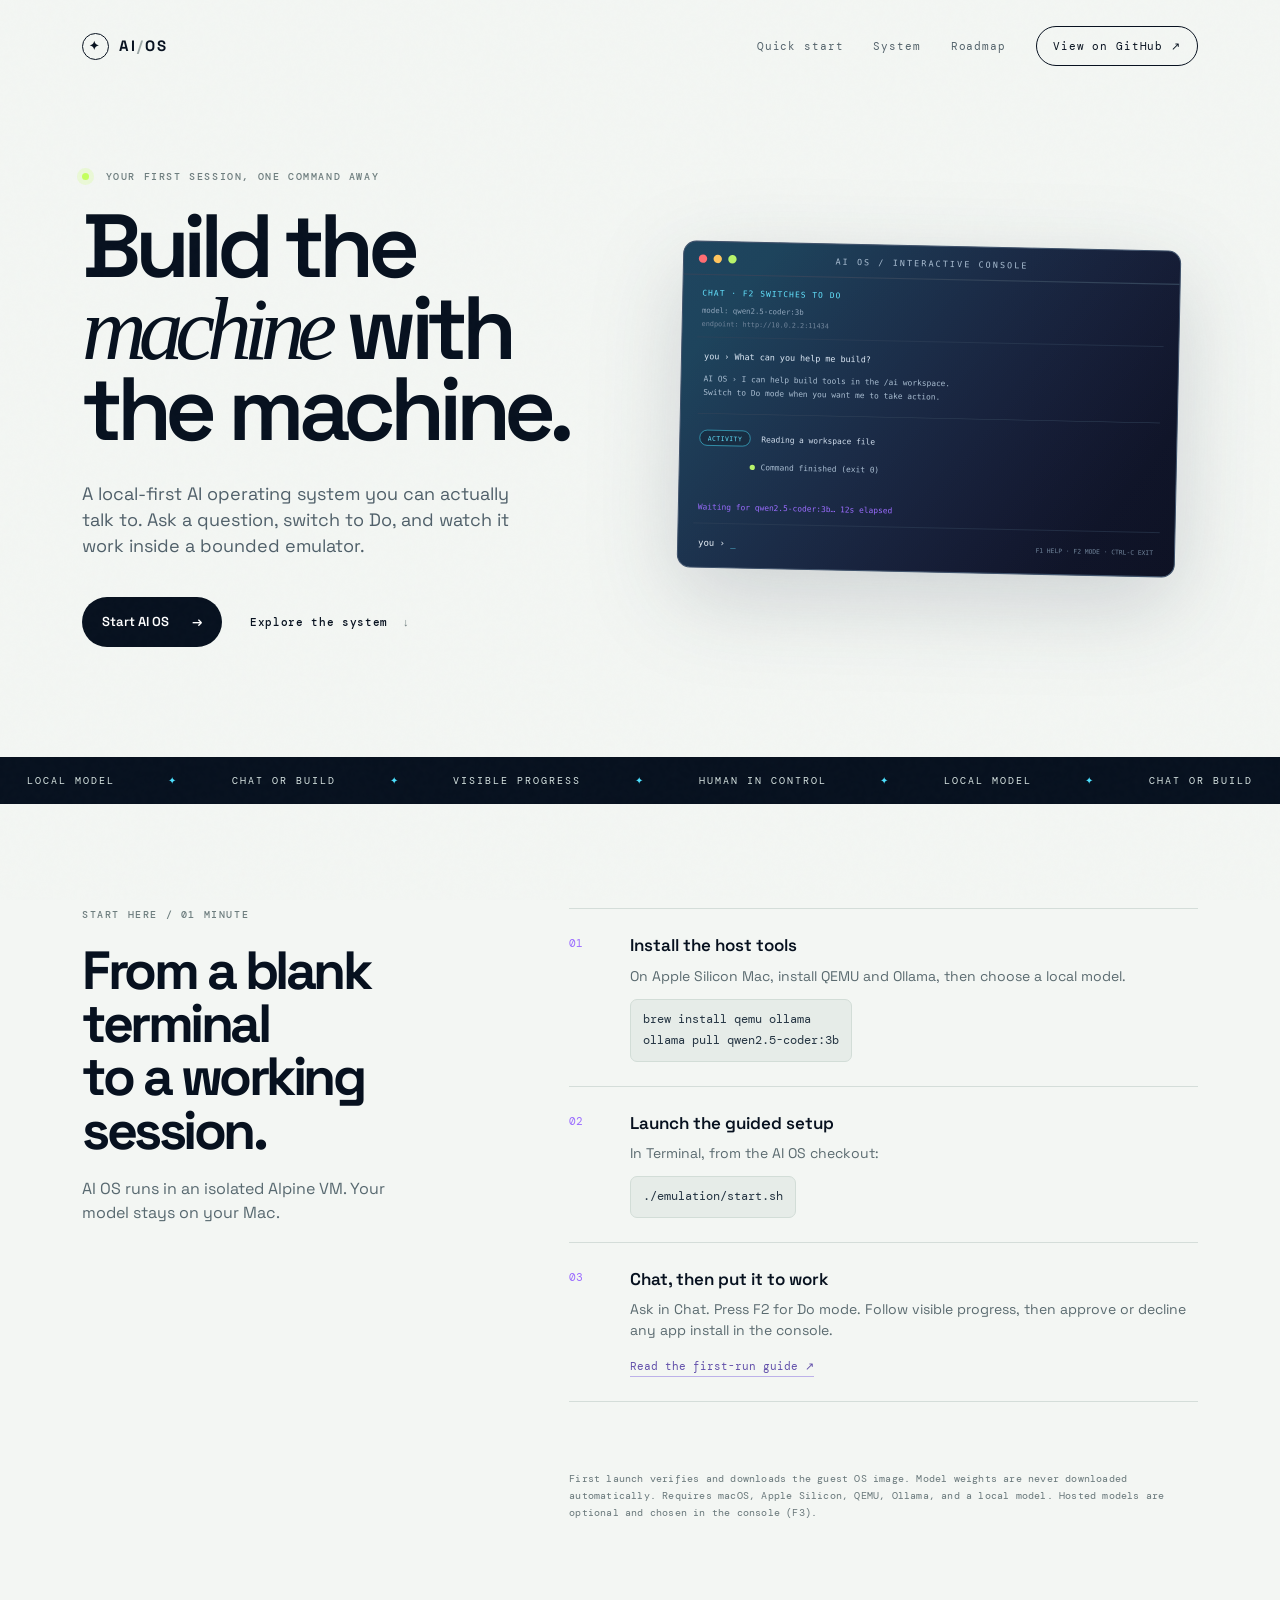
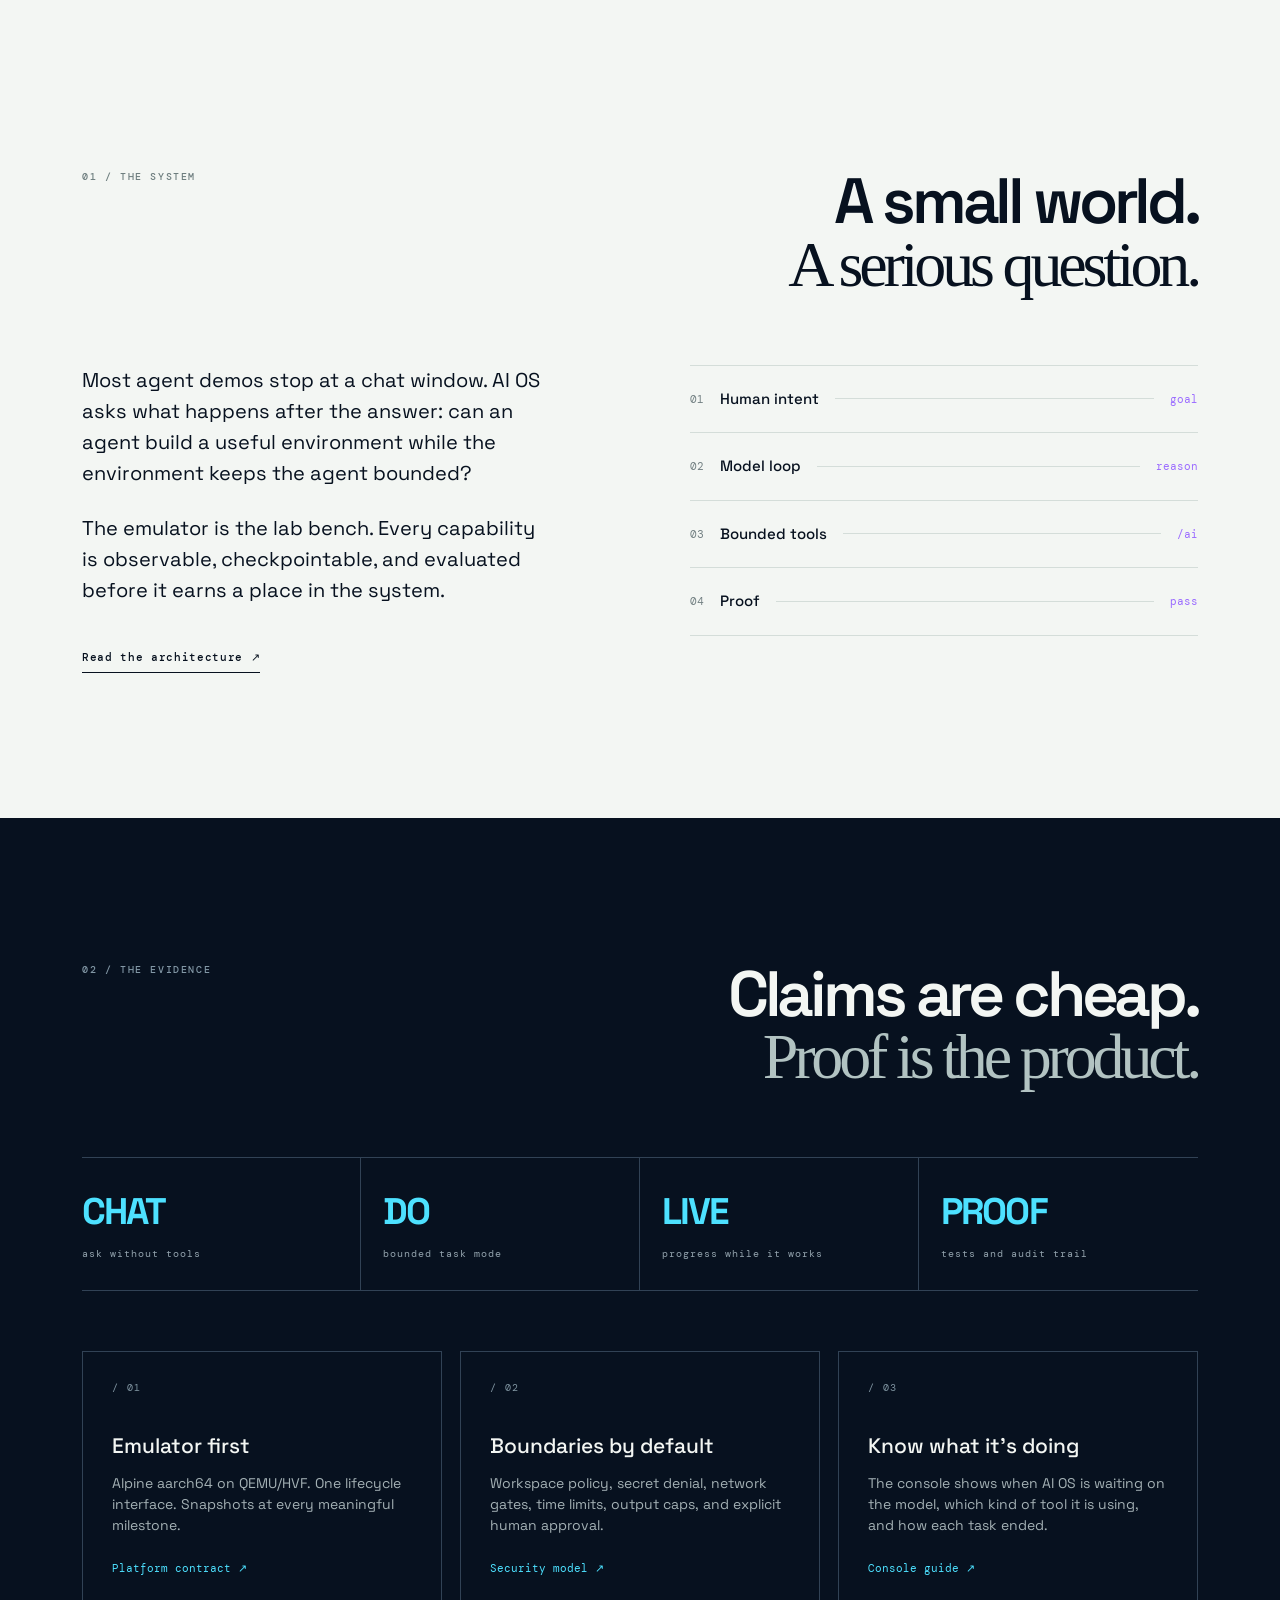
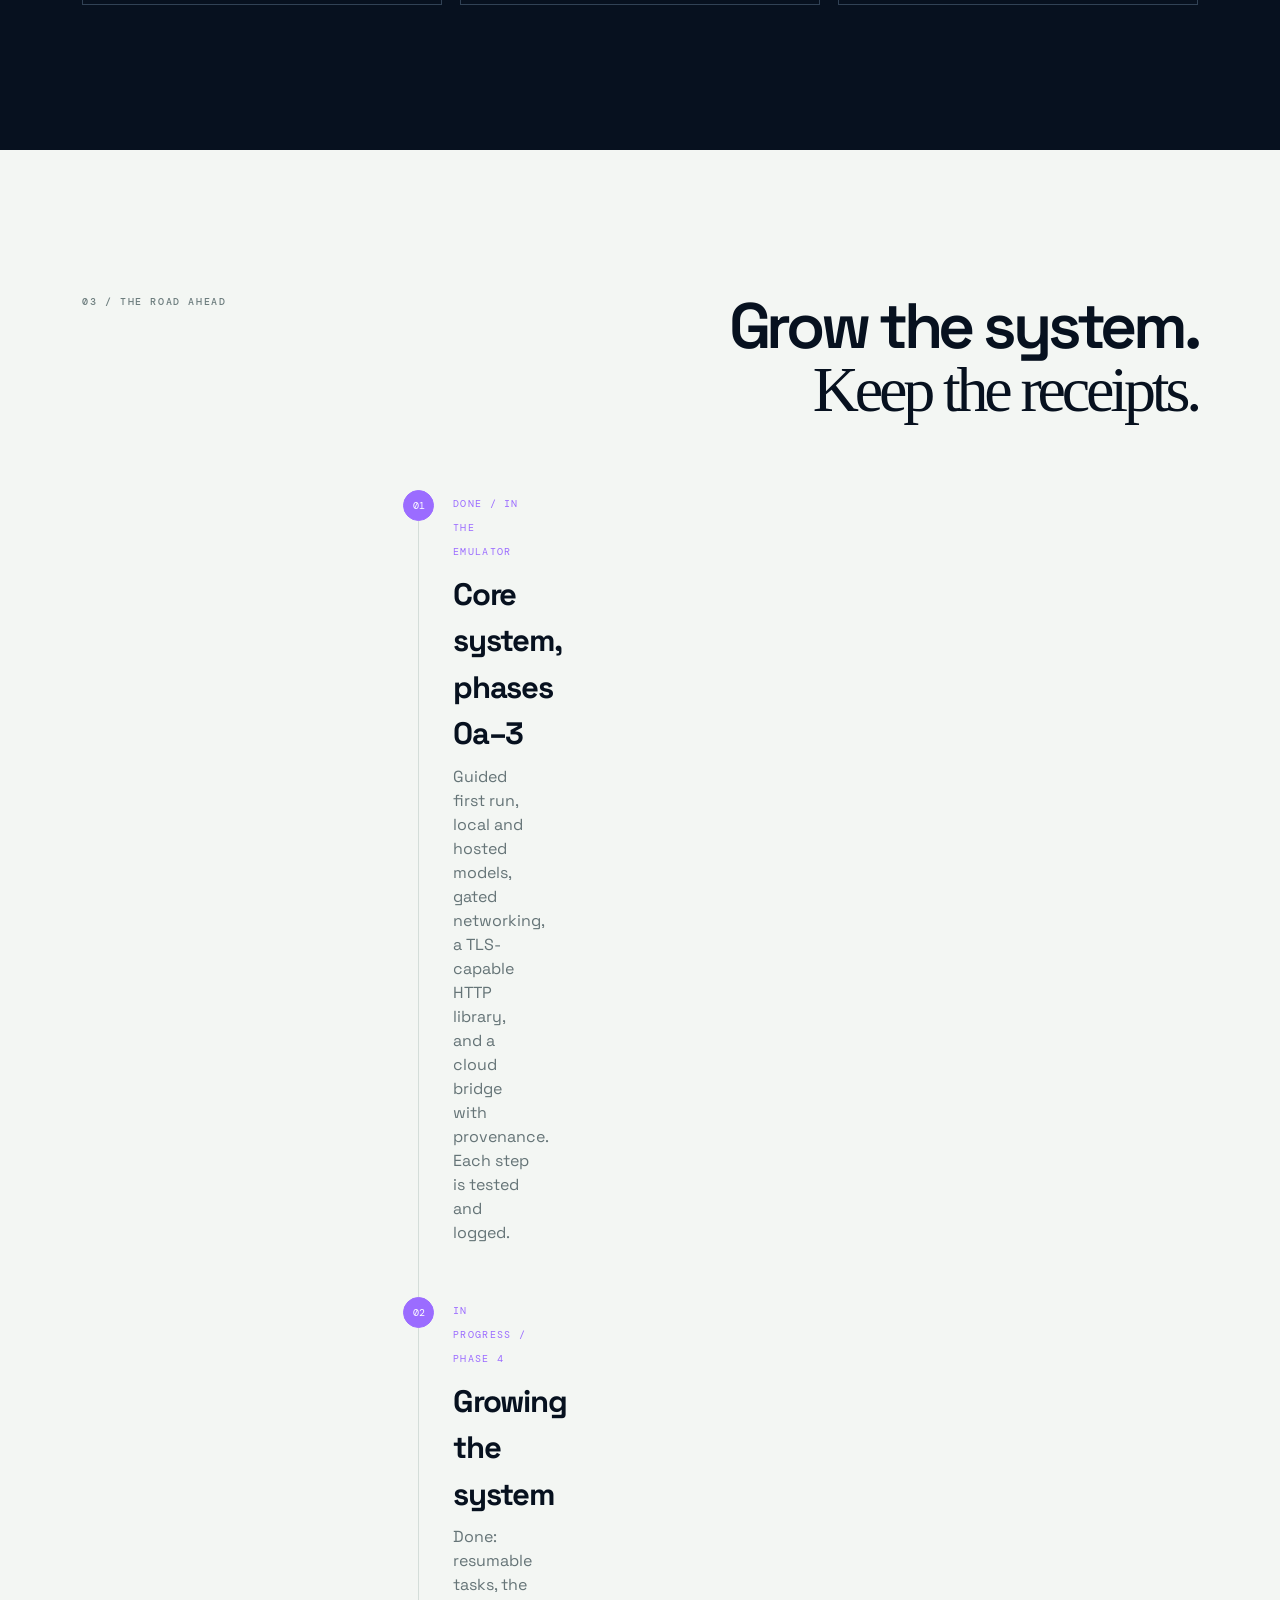
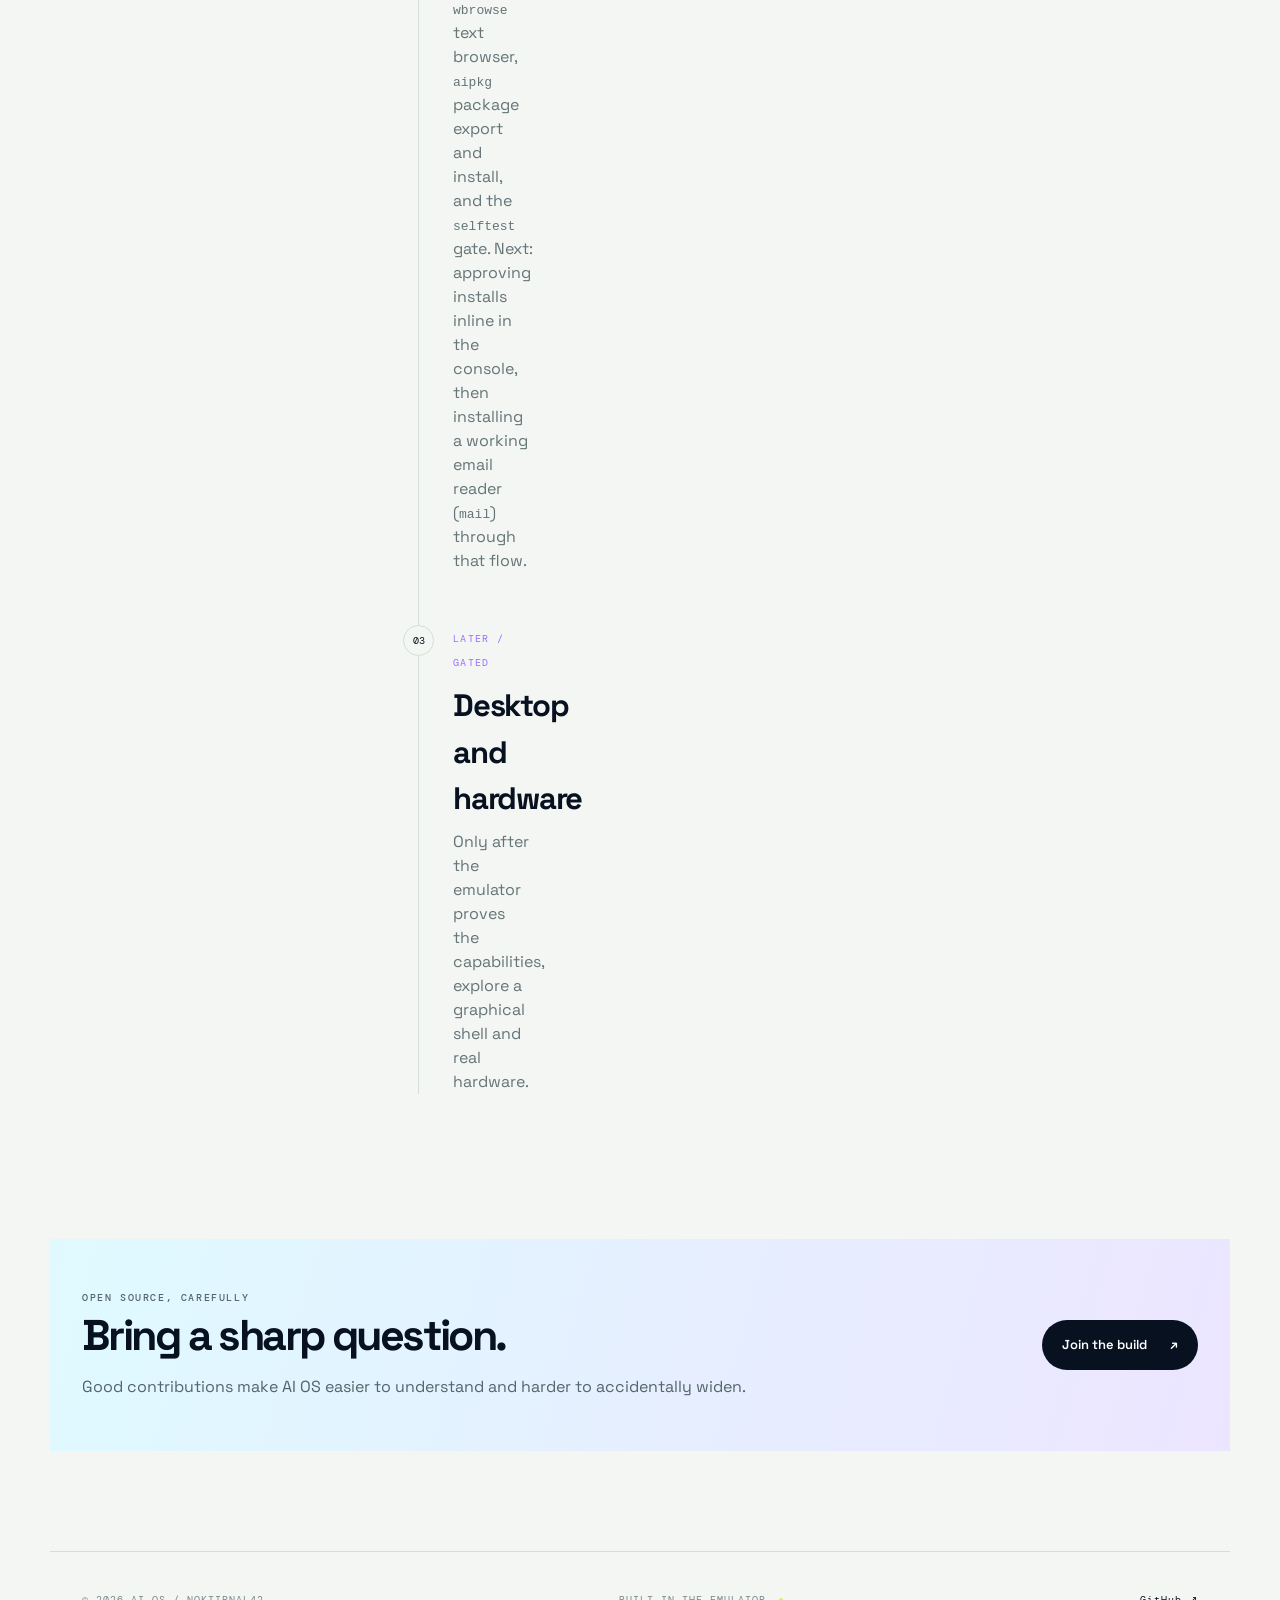
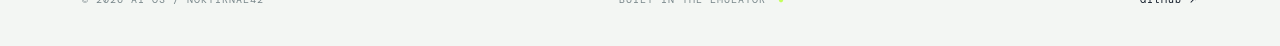
==== commit 8244e0c7: "feat: inline approval prompt in the console; refresh README and Pages - ask_human announces a gate_r" ====
--- a/site/index.html
+++ b/site/index.html
@@ -43,9 +43,9 @@
       <div class="quickstart-steps">
         <div class="quickstep"><span>01</span><div><strong>Install the host tools</strong><p>On Apple Silicon Mac, install QEMU and Ollama, then choose a local model.</p><code>brew install qemu ollama<br>ollama pull qwen2.5-coder:3b</code></div></div>
         <div class="quickstep"><span>02</span><div><strong>Launch the guided setup</strong><p>In Terminal, from the AI OS checkout:</p><code>./emulation/start.sh</code></div></div>
-        <div class="quickstep"><span>03</span><div><strong>Chat, then put it to work</strong><p>Ask in Chat. Press F2 for Do mode. Follow visible progress and review the result.</p><a href="https://github.com/noktirnal42/ai-os/blob/main/docs/15-FIRST-RUN-AND-TUI.md">Read the first-run guide ↗</a></div></div>
+        <div class="quickstep"><span>03</span><div><strong>Chat, then put it to work</strong><p>Ask in Chat. Press F2 for Do mode. Follow visible progress, then approve or decline any app install in the console.</p><a href="https://github.com/noktirnal42/ai-os/blob/main/docs/15-FIRST-RUN-AND-TUI.md">Read the first-run guide ↗</a></div></div>
       </div>
-      <p class="quickstart-note">First launch verifies and downloads the guest OS image. Model weights are never downloaded automatically. Requires macOS, Apple Silicon, QEMU, Ollama, and a local model.</p>
+      <p class="quickstart-note">First launch verifies and downloads the guest OS image. Model weights are never downloaded automatically. Requires macOS, Apple Silicon, QEMU, Ollama, and a local model. Hosted models are optional and chosen in the console (F3).</p>
     </section>
 
     <section class="section shell" id="system">
@@ -60,7 +60,7 @@
       <div class="evidence-grid"><article><span class="card-index">/ 01</span><h3>Emulator first</h3><p>Alpine aarch64 on QEMU/HVF. One lifecycle interface. Snapshots at every meaningful milestone.</p><a href="https://github.com/noktirnal42/ai-os/blob/main/docs/13-EMULATION-PLATFORM.md">Platform contract ↗</a></article><article><span class="card-index">/ 02</span><h3>Boundaries by default</h3><p>Workspace policy, secret denial, network gates, time limits, output caps, and explicit human approval.</p><a href="https://github.com/noktirnal42/ai-os/blob/main/docs/09-SECURITY-MODEL.md">Security model ↗</a></article><article><span class="card-index">/ 03</span><h3>Know what it’s doing</h3><p>The console shows when AI OS is waiting on the model, which kind of tool it is using, and how each task ended.</p><a href="https://github.com/noktirnal42/ai-os/blob/main/docs/15-FIRST-RUN-AND-TUI.md">Console guide ↗</a></article></div>
     </div></section>
 
-    <section class="section shell" id="roadmap"><div class="section-intro"><p class="eyebrow">03 / THE ROAD AHEAD</p><h2>Grow the system.<br><span>Keep the receipts.</span></h2></div><div class="roadmap"><div class="road active"><div class="road-marker">01</div><div><span class="road-status">CURRENT / IN THE EMULATOR</span><h3>Beginner console</h3><p>Guided first run, local-model chat, bounded Do mode, visible progress, tests and audit trails.</p></div></div><div class="road"><div class="road-marker">02</div><div><span class="road-status">NEXT / BUILDING</span><h3>Helpful system tools</h3><p>Clear task plans, app discovery, approvals, recovery, and verified installation in one place.</p></div></div><div class="road"><div class="road-marker">03</div><div><span class="road-status">LATER / GATED</span><h3>Desktop and hardware</h3><p>Only after the emulator proves the capabilities, explore a graphical shell and real hardware.</p></div></div></div></section>
+    <section class="section shell" id="roadmap"><div class="section-intro"><p class="eyebrow">03 / THE ROAD AHEAD</p><h2>Grow the system.<br><span>Keep the receipts.</span></h2></div><div class="roadmap"><div class="road active"><div class="road-marker">01</div><div><span class="road-status">DONE / IN THE EMULATOR</span><h3>Core system, phases 0a–3</h3><p>Guided first run, local and hosted models, gated networking, a TLS-capable HTTP library, and a cloud bridge with provenance. Each step is tested and logged.</p></div></div><div class="road active"><div class="road-marker">02</div><div><span class="road-status">IN PROGRESS / PHASE 4</span><h3>Growing the system</h3><p>Done: resumable tasks, the <code>wbrowse</code> text browser, <code>aipkg</code> package export and install, and the <code>selftest</code> gate. Next: approving installs inline in the console, then installing a working email reader (<code>mail</code>) through that flow.</p></div></div><div class="road"><div class="road-marker">03</div><div><span class="road-status">LATER / GATED</span><h3>Desktop and hardware</h3><p>Only after the emulator proves the capabilities, explore a graphical shell and real hardware.</p></div></div></div></section>
 
     <section class="join shell"><div><p class="eyebrow">OPEN SOURCE, CAREFULLY</p><h2>Bring a sharp question.</h2><p>Good contributions make AI OS easier to understand and harder to accidentally widen.</p></div><a class="button primary" href="https://github.com/noktirnal42/ai-os/blob/main/CONTRIBUTING.md">Join the build <span>↗</span></a></section>
   </main>
